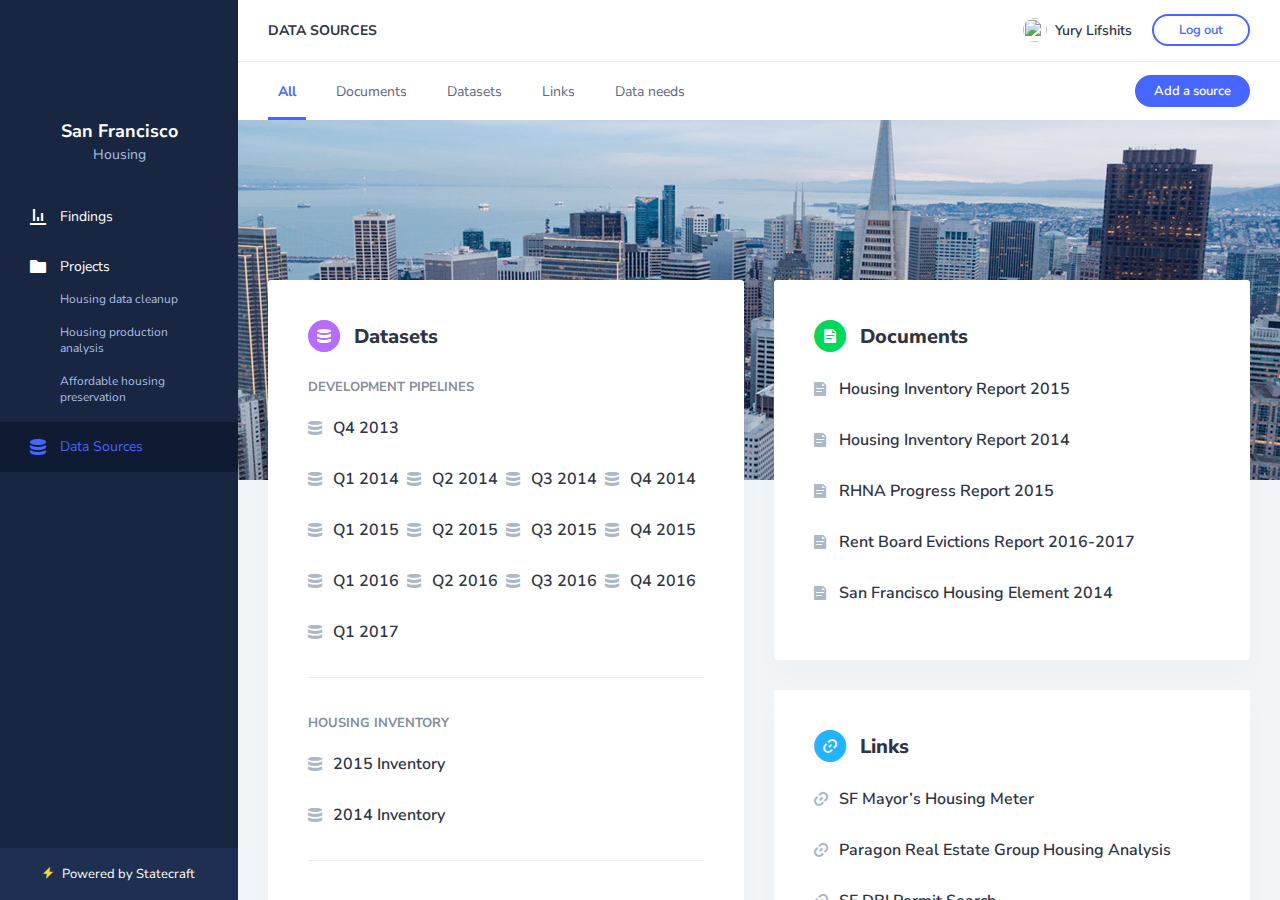
==== data-sources.html @ 274aec5b "Надо всегда открытое меню но не активное что бы это управлялось стилями типа “is-expanded”" ====
<!DOCTYPE html>
<html>
  <head>
    <meta charset="utf-8"/>
    <title>Statecraft</title>
    <meta name="viewport" content="width=device-width, initial-scale=1.0, maximum-scale=1, user-scalable=no"/>
    <meta name="format-detection" content="telephone=no"/>
    <link rel="stylesheet" type="text/css" href="css/style.css"/>
    <script type="text/javascript" src="js/jquery-1.11.1.min.js"></script>
    <script type="text/javascript" src="js/masonry.pkgd.min.js"></script>
    <script type="text/javascript" src="js/scripts.js"></script>
  </head>
  <body>
    <div class="st-page">
      <div class="st-side"><a class="st-side--toggler" href="#"><i></i></a>
        <div class="st-side--logo"><img src="http://placehold.it/128" alt=""/></div>
        <div class="st-side--title">San Francisco</div>
        <div class="st-side--text">Housing</div>
        <ul class="st-side--nav">
          <li class="st-side--item"><a class="st-side--link" href="#"><i class="icon-findings"></i>Findings</a>
            <ul class="st-side--sub">
              <li><a href="#">Charts</a></li>
              <li><a href="#">Recommendations</a></li>
            </ul>
          </li>
          <li class="st-side--item is-expanded"><a class="st-side--link" href="#"><i class="icon-projects"></i>Projects</a>
            <ul class="st-side--sub">
              <li><a href="#">Housing data cleanup</a></li>
              <li><a href="#">Housing production analysis</a></li>
              <li><a href="#">Affordable housing preservation</a></li>
            </ul>
          </li>
          <li class="is-active st-side--item"><a class="st-side--link" href="#"><i class="icon-data-sources"></i>Data Sources</a></li>
        </ul><a class="st-side--powered" href="#"><span>Powered by</span> Statecraft</a>
      </div>
      <div class="st-page--box">
        <header class="st-header without-shadow">
          <div class="st-header--title">Data sources</div>
          <div class="st-header--auth"><a class="st-btn is-sm is-outline" href="#">Log out</a></div><a class="st-header--user" href="#"><img src="http://placehold.it/48" alt=""/>Yury Lifshits</a>
        </header>
        <div class="st-navigation">
          <ul class="st-navigation--list">
            <li class="st-navigation--item is-active"><a href="#">All</a></li>
            <li class="st-navigation--item"><a href="#">Documents</a></li>
            <li class="st-navigation--item"><a href="#">Datasets</a></li>
            <li class="st-navigation--item"><a href="#">Links</a></li>
            <li class="st-navigation--item"><a href="#">Data needs</a></li>
          </ul>
          <div class="st-navigation--btn"><a class="st-btn is-sm is-block" href="#">Add a source</a></div>
        </div>
        <div class="st-page--bg" style="background-image: url(img/page--bg.jpg);"></div>
        <div class="st-page--grid">
          <div class="st-page--masonry">
            <div class="st-page--col">
              <div class="st-box in-grid">
                <div class="st-data">
                  <div class="st-data--title"><i class="icon-datasets-c"></i>Datasets</div>
                  <div class="st-data--section">
                    <div class="st-data--label">Development pipelines</div>
                    <div class="st-data--links">
                      <div class="st-data--grid"><a class="st-data--link" href="#"><i class="icon-datasets"></i>Q4 2013</a></div>
                      <div class="st-data--grid"><a class="st-data--link" href="#"><i class="icon-datasets"></i>Q1 2014</a><a class="st-data--link" href="#"><i class="icon-datasets"></i>Q2 2014</a><a class="st-data--link" href="#"><i class="icon-datasets"></i>Q3 2014</a><a class="st-data--link" href="#"><i class="icon-datasets"></i>Q4 2014</a></div>
                      <div class="st-data--grid"><a class="st-data--link" href="#"><i class="icon-datasets"></i>Q1 2015</a><a class="st-data--link" href="#"><i class="icon-datasets"></i>Q2 2015</a><a class="st-data--link" href="#"><i class="icon-datasets"></i>Q3 2015</a><a class="st-data--link" href="#"><i class="icon-datasets"></i>Q4 2015</a></div>
                      <div class="st-data--grid"><a class="st-data--link" href="#"><i class="icon-datasets"></i>Q1 2016</a><a class="st-data--link" href="#"><i class="icon-datasets"></i>Q2 2016</a><a class="st-data--link" href="#"><i class="icon-datasets"></i>Q3 2016</a><a class="st-data--link" href="#"><i class="icon-datasets"></i>Q4 2016</a></div>
                      <div class="st-data--grid"><a class="st-data--link" href="#"><i class="icon-datasets"></i>Q1 2017</a></div>
                    </div>
                  </div>
                  <div class="st-data--section">
                    <div class="st-data--label">Housing inventory</div>
                    <div class="st-data--links"><a class="st-data--link" href="#"><i class="icon-datasets"></i>2015 Inventory</a><a class="st-data--link" href="#"><i class="icon-datasets"></i>2014 Inventory</a></div>
                  </div>
                  <div class="st-data--section">
                    <div class="st-data--label">Evictions notices</div>
                    <div class="st-data--links"><a class="st-data--link" href="#"><i class="icon-datasets"></i>Evictions notices details</a></div>
                  </div>
                  <div class="st-data--section">
                    <div class="st-data--label">Building permits</div>
                    <div class="st-data--links"><a class="st-data--link" href="#"><i class="icon-documents"></i>San Francisco Bay Area Progress in Meeting 2015-2023 Regional Housing Need Allocation (RHNA)</a></div>
                  </div>
                </div>
              </div>
            </div>
            <div class="st-page--col">
              <div class="st-box in-grid">
                <div class="st-data">
                  <div class="st-data--title"><i class="icon-documents-c"></i>Documents</div>
                  <div class="st-data--links"><a class="st-data--link" href="#"><i class="icon-documents"></i>Housing Inventory Report 2015</a><a class="st-data--link" href="#"><i class="icon-documents"></i>Housing Inventory Report 2014</a><a class="st-data--link" href="#"><i class="icon-documents"></i>RHNA Progress Report 2015</a><a class="st-data--link" href="#"><i class="icon-documents"></i>Rent Board Evictions Report 2016-2017</a><a class="st-data--link" href="#"><i class="icon-documents"></i>San Francisco Housing Element 2014</a></div>
                </div>
              </div>
            </div>
            <div class="st-page--col">
              <div class="st-box in-grid">
                <div class="st-data">
                  <div class="st-data--title"><i class="icon-links-c"></i>Links</div>
                  <div class="st-data--links"><a class="st-data--link" href="#"><i class="icon-links"></i>SF Mayor’s Housing Meter</a><a class="st-data--link" href="#"><i class="icon-links"></i>Paragon Real Estate Group Housing Analysis</a><a class="st-data--link" href="#"><i class="icon-links"></i>SF DBI Permit Search</a><a class="st-data--link" href="#"><i class="icon-links"></i>SF MOHCD Affordable Housing Pipeline</a></div>
                </div>
              </div>
            </div>
            <div class="st-page--col">
              <div class="st-box in-grid">
                <div class="st-data">
                  <div class="st-data--title"><i class="icon-data-needs-c"></i>Data needs</div>
                  <div class="st-data--links"><a class="st-data--link" href="#"><i class="icon-data-needs"></i>Housing inventory dataset for 2016</a><a class="st-data--link" href="#"><i class="icon-data-needs"></i>Issued Certificates of Final Completion (CFCs)</a><a class="st-data--link" href="#"><i class="icon-data-needs"></i>Units that lose rent control status</a><a class="st-data--link" href="#"><i class="icon-data-needs"></i>Property tax data related to housing production</a></div>
                </div>
              </div>
            </div>
          </div>
        </div>
      </div>
    </div>
  </body>
</html>
---- css/style.css ----
/*
  HTML5 Reset :: reset.css
  -------------------------------------------------------------------
  Подготовлен командой LiveHTML | by LiveHTML :: http://livehtml.io
  -------------------------------------------------------------------
  Выражаем особую благодарность людям, чьи труды способствовали появлению данного ресета:
  We have learned much from/been inspired by/taken code where offered from:

  Eric Meyer          :: http://ericmeyer.com
  HTML5 Doctor        :: http://html5doctor.com
  and the HTML5 Boilerplate :: http://html5boilerplate.com

-------------------------------------------------------------------------------*/
/* Сбрасываем значения по умолчанию для элементов | Let's default this puppy out
-------------------------------------------------------------------------------*/
@import url(https://fonts.googleapis.com/css?family=Nunito+Sans:300,400,400i,600,700,800);
@import "../fonts/icomoon/style.css";
html,
body,
body div,
span,
object,
iframe,
h1,
h2,
h3,
h4,
h5,
h6,
p,
blockquote,
pre,
a,
abbr,
address,
cite,
code,
del,
dfn,
em,
img,
ins,
kbd,
q,
samp,
small,
strong,
sub,
sup,
var,
b,
i,
dl,
dt,
dd,
ol,
ul,
li,
fieldset,
form,
label,
legend,
table,
caption,
tbody,
tfoot,
thead,
tr,
th,
td,
article,
aside,
figure,
footer,
header,
hgroup,
menu,
nav,
section,
time,
mark,
audio,
video {
  margin: 0;
  padding: 0;
  border: 0;
  outline: 0;
  font-size: 100%;
  vertical-align: baseline;
  background: transparent;
}
article,
aside,
figure,
footer,
header,
hgroup,
nav,
section {
  display: block;
}
header,
section,
footer {
  clear: both;
}
/* Всегда показывать полосу прокрутки (чтобы сайт не прыгал, когда на других страницах нет данной полосы)
   force a vertical scrollbar to prevent a jumpy page */
html {
  overflow-y: scroll;
}
/* Добавляем буллеты к UL и цифры к OL, т.к. в контенте могут использоваться стандартные списки
  we can use default ULs & OLs with bullets */
ul {
  list-style: outside disc;
  margin: 15px 0 15px 30px;
}
ol {
  list-style: outside decimal;
  margin: 15px 0 15px 30px;
}
table {
  border-collapse: collapse;
  border-spacing: 0;
}
td,
td img {
  vertical-align: top;
}
/* Сбрасываем отступы у элементов форм
  Webkit browsers add a 2px margin outside the chrome of form elements */
button,
input,
select,
textarea {
  margin: 0;
  outline: none;
}
input::-moz-focus-inner,
button::-moz-focus-inner {
  padding: 0;
  border: 0;
}
input,
select {
  vertical-align: middle;
}
input[type=radio],
input[type=checkbox] {
  margin: 1px 4px 4px 0;
}
input[type=text],
input[type=password] {
  -webkit-border-radius: 0;
  border-radius: 0;
  -webkit-appearance: none;
}
textarea {
  overflow: auto;
  resize: vertical;
  -webkit-border-radius: 0;
  border-radius: 0;
  -webkit-appearance: none;
}
/* Решение проблемы с обрезанием стилизованных кнопок в IE | make buttons play nice in IE */
button,
input[type=submit] {
  width: auto;
  overflow: visible;
}
.ie7 input[type=submit],
.ie7 input[type=reset],
.ie7 input[type=button] {
  -webkit-filter: chroma(color=#000000);
  filter: chroma(color=#000000);
}
/* Курсор-указатель на кликабельных элементах | hand cursor on clickable elements */
input[type=button],
input[type=submit],
button {
  cursor: pointer;
  -webkit-border-radius: 0;
  border-radius: 0;
  -webkit-appearance: none;
}
blockquote,
q {
  quotes: none;
}
blockquote:before,
blockquote:after,
q:before,
q:after {
  content: '';
  content: none;
}
del {
  text-decoration: line-through;
}
abbr[title],
dfn[title] {
  border-bottom: 1px dotted #000;
  cursor: help;
}
small {
  font-size: 85%;
}
strong {
  font-weight: bold;
}
sub,
sup {
  font-size: 75%;
  line-height: 0;
  position: relative;
}
sup {
  top: -0.5em;
}
sub {
  bottom: -0.25em;
}
hr {
  display: block;
  height: 1px;
  border: 0;
  border-top: 1px solid #ccc;
  margin: 1em 0;
  padding: 0;
  font-size: 0;
  line-height: 0;
}
/* Стандартизируем моноширные элементы | standardize any monospaced elements */
pre,
code,
kbd,
samp {
  font-family: monospace, sans-serif;
}
pre {
  white-space: pre;
  /* CSS2 */
  white-space: pre-wrap;
  /* CSS 2.1 */
  white-space: pre-line;
  /* CSS 3 (and 2.1 as well, actually) */
  word-wrap: break-word;
  /* IE */
}
/* Устанавливаем произвольный цвет для выделения (не забываем убрать тень для текста)
  Custom text-selection colors (remove any text shadows: twitter.com/miketaylr/status/12228805301) */
/* ::-moz-selection{ background:#fcd700; color:#fff; text-shadow:none; } */
/* ::selection { background:#fcd700; color:#fff; text-shadow:none; } */
/* Устанавливаем произвольный цвет подсветки ссылок на Apple устройствах: j.mp/webkit-tap-highlight-color */
/* a:link {-webkit-tap-highlight-color:#fcd700;} */
/* Правильный ресайз картинок в IE7
  scale images in IE7 more attractively */
.ie7 img {
  -ms-interpolation-mode: bicubic;
}
/* Сброс float блоков | let's clear some floats */
.clear {
  clear: both;
  height: 0;
  font-size: 0;
  line-height: 0;
}
.center {
  text-align: center;
  margin-left: auto;
  margin-right: auto;
}
/* Coded in LiveHTML :: http://livehtml.io */
html {
  min-width: auto;
  width: auto;
  height: 100%;
}
body {
  font: normal normal 14px/20px 'Nunito Sans', arial, sans-serif;
  background: #f2f5f8;
  color: #2f3444;
  -webkit-text-size-adjust: 100%;
  -webkit-font-smoothing: antialiased;
  -moz-font-smoothing: antialiased;
  -ms-font-smoothing: antialiased;
  -o-font-smoothing: antialiased;
  -webkit-box-sizing: border-box;
  -moz-box-sizing: border-box;
  box-sizing: border-box;
  min-width: 900px;
  min-height: initial;
  position: relative;
  top: auto;
  right: auto;
  bottom: auto;
  left: auto;
}
body input,
body textarea,
body button {
  font-family: 'Nunito Sans', arial, sans-serif;
}
body *,
body *:before,
body *:after {
  -webkit-box-sizing: border-box;
  -moz-box-sizing: border-box;
  box-sizing: border-box;
}
.left {
  float: left;
}
.right {
  float: right;
}
.clearfix {
  *zoom: 1;
}
.clearfix:after {
  clear: both;
}
.clearfix:before,
.clearfix:after {
  content: " ";
  display: table;
}
.st-btn {
  text-align: center;
  text-decoration: none;
  -webkit-border-radius: 40px;
  border-radius: 40px;
  border: 2px solid #4766ff;
  background: #4766ff;
  color: #ffffff;
  padding: 8px 25px;
  -webkit-transition: 150ms all ease;
  -o-transition: 150ms all ease;
  transition: 150ms all ease;
  white-space: nowrap;
  display: inline-block;
  vertical-align: top;
  font-size: 14px;
  line-height: 20px;
  font-weight: 600;
}
.st-btn:hover {
  background: #5a76ff;
  border-color: #5a76ff;
}
.st-btn:active {
  background: #3c5cf7;
  border-color: #3c5cf7;
}
.st-btn.is-sm {
  -webkit-border-radius: 32px;
  border-radius: 32px;
  padding-top: 5px;
  padding-bottom: 5px;
  font-size: 13px;
  line-height: 18px;
  font-weight: 600;
}
.st-btn.is-lg {
  -webkit-border-radius: 50px;
  border-radius: 50px;
  padding-top: 12px;
  padding-bottom: 12px;
  font-size: 16px;
  line-height: 22px;
  font-weight: 600;
}
.st-btn.is-outline {
  background: #ffffff;
  color: #4766ff;
}
.st-btn.is-outline:hover {
  background: #4766ff;
  border-color: #4766ff;
  color: #ffffff;
}
.st-btn.is-outline:active {
  background: #3c5cf7;
  border-color: #3c5cf7;
  color: #ffffff;
}
.st-btn.is-block {
  padding-left: 0;
  padding-right: 0;
  display: block;
  width: 100%;
  height: auto;
}
.st-header {
  background: #ffffff;
  padding: 14px 30px 15px;
  -webkit-box-shadow: 0 2px 16px 0 rgba(0, 0, 0, 0.04);
  box-shadow: 0 2px 16px 0 rgba(0, 0, 0, 0.04);
  z-index: 3;
  *zoom: 1;
  position: relative;
  top: auto;
  right: auto;
  bottom: auto;
  left: auto;
}
.st-header:after {
  clear: both;
}
.st-header:before,
.st-header:after {
  content: " ";
  display: table;
}
.st-header.without-shadow {
  -webkit-box-shadow: none;
  box-shadow: none;
}
.st-header--title {
  float: left;
  text-transform: uppercase;
  padding: 2px 0 0;
  font-size: 14px;
  line-height: 30px;
  font-weight: 700;
}
.st-header--title a {
  text-decoration: none;
  font-weight: 400;
  color: #626677;
  display: inline-block;
  vertical-align: top;
}
.st-header--title a:hover {
  color: #2f3444;
}
.st-header--auth {
  float: right;
}
.st-header--user {
  float: right;
  color: #2f3444;
  text-decoration: none;
  margin: 5px 20px 0 0;
  font-size: 14px;
  line-height: 24px;
  font-weight: 600;
  display: block;
}
.st-header--user:hover {
  color: #4766ff;
}
.st-header--user img {
  overflow: hidden;
  -webkit-border-radius: 24px;
  border-radius: 24px;
  margin: -1px 8px 0 0;
  display: inline-block;
  vertical-align: top;
  width: 24px;
  height: 24px;
}
.st-navigation {
  background: #ffffff;
  padding: 0 30px;
  -webkit-box-shadow: 0 2px 16px 0 rgba(0, 0, 0, 0.04);
  box-shadow: 0 2px 16px 0 rgba(0, 0, 0, 0.04);
  z-index: 2;
  border-top: 1px solid #e8ecf1;
  *zoom: 1;
  position: relative;
  top: auto;
  right: auto;
  bottom: auto;
  left: auto;
}
.st-navigation:after {
  clear: both;
}
.st-navigation:before,
.st-navigation:after {
  content: " ";
  display: table;
}
.st-navigation--list {
  float: left;
  list-style: none;
  margin: 0;
  padding: 0;
  *zoom: 1;
  display: block;
}
.st-navigation--list:after {
  clear: both;
}
.st-navigation--list:before,
.st-navigation--list:after {
  content: " ";
  display: table;
}
.st-navigation--item {
  float: left;
  margin: 0 20px 0 0;
}
.st-navigation--item:last-child {
  margin: 0;
}
.st-navigation--item a {
  padding: 20px 10px 15px;
  text-decoration: none;
  color: #626677;
  border-bottom: 3px solid transparent;
  display: block;
  font-size: 14px;
  line-height: 20px;
}
.st-navigation--item a:hover {
  color: #4766ff;
}
.st-navigation--item.is-active a {
  color: #4766ff;
  border-color: #4766ff;
  font-weight: 700;
}
.st-navigation--btn {
  float: right;
  margin: 13px 0;
  width: 115px;
  height: auto;
}
.st-page {
  padding: 0 0 0 238px;
  min-width: auto;
  min-height: 100vh;
}
@media (max-width: 1239px) {
  .st-page {
    padding: 0;
    overflow: hidden;
  }
}
.st-page--box {
  z-index: 1;
  padding: 0 0 54px;
  -webkit-transition: 150ms all ease;
  -o-transition: 150ms all ease;
  transition: 150ms all ease;
  position: relative;
  top: auto;
  right: auto;
  bottom: auto;
  left: auto;
}
@media (max-width: 1239px) {
  .st-page--box {
    margin: 0 0 0 auto;
    width: -webkit-calc(100% - 86px);
    width: calc(100% - 86px);
    height: auto;
  }
  .st-page--box.is-shown {
    -webkit-transform: translate(152px, 0px);
    -moz-transform: translate(152px, 0px);
    -ms-transform: translate(152px, 0px);
    -o-transform: translate(152px, 0px);
    transform: translate(152px, 0px);
  }
}
.st-page--bg {
  background: center center no-repeat;
  -webkit-background-size: cover;
  background-size: cover;
  margin: 0 0 -200px;
  z-index: 1;
  width: auto;
  height: 360px;
  position: relative;
  top: auto;
  right: auto;
  bottom: auto;
  left: auto;
}
.st-page--bg:before {
  content: "";
  background: rgba(0, 17, 88, 0.1);
  display: block;
  position: absolute;
  top: 0;
  right: 0;
  bottom: 0;
  left: 0;
}
.st-page--wrap {
  margin: 0 auto;
  z-index: 2;
  max-width: 945px;
  max-height: initial;
  position: relative;
  top: auto;
  right: auto;
  bottom: auto;
  left: auto;
}
@media (max-width: 1239px) {
  .st-page--wrap {
    max-width: initial;
    max-height: initial;
  }
}
.st-page--grid {
  margin: 0 auto;
  z-index: 2;
  padding: 0 15px;
  max-width: 1200px;
  max-height: initial;
  position: relative;
  top: auto;
  right: auto;
  bottom: auto;
  left: auto;
}
@media (max-width: 1239px) {
  .st-page--grid {
    max-width: initial;
    max-height: initial;
  }
}
.st-page--col {
  padding: 0 15px;
  width: 50%;
  height: auto;
}
@media (max-width: 1239px) {
  .st-page--col {
    padding: 0 10px;
  }
}
.st-page--nav {
  padding: 40px 0 0;
  text-align: center;
  z-index: 2;
  font-size: 0;
  line-height: 0;
  position: relative;
  top: auto;
  right: auto;
  bottom: auto;
  left: auto;
}
.st-page--nav-i {
  margin: 0 15px;
  background: #ffffff;
  -webkit-border-radius: 40px;
  border-radius: 40px;
  padding: 10px;
  text-decoration: none;
  color: #2f3444;
  -webkit-box-shadow: 0 4px 12px 0 rgba(0, 0, 0, 0.06);
  box-shadow: 0 4px 12px 0 rgba(0, 0, 0, 0.06);
  -webkit-transition: 150ms all ease;
  -o-transition: 150ms all ease;
  transition: 150ms all ease;
  display: inline-block;
  vertical-align: top;
  font-size: 14px;
  line-height: 20px;
  font-weight: 700;
  width: 180px;
  height: auto;
}
.st-page--nav-i:hover {
  -webkit-box-shadow: 0 10px 30px 0 rgba(0, 0, 0, 0.06);
  box-shadow: 0 10px 30px 0 rgba(0, 0, 0, 0.06);
}
.st-page--nav-i span {
  display: inline-block;
  vertical-align: top;
}
.st-page--nav-i i {
  display: inline-block;
  vertical-align: top;
  font-size: 10px;
  line-height: 20px;
}
.st-page--nav-i i:first-child {
  margin: 0 10px 0 0;
}
.st-page--nav-i i:last-child {
  margin: 0 0 0 10px;
}
.st-page--title {
  margin: -6px 0 27px;
  font-size: 48px;
  line-height: 48px;
  font-weight: 800;
  position: relative;
  top: auto;
  right: auto;
  bottom: auto;
  left: auto;
}
.st-page--title-b {
  margin: 2px 0 0 20px;
}
.st-page--title-w {
  display: -webkit-box;
  display: -webkit-flex;
  display: -ms-flexbox;
  display: flex;
}
.st-page--title-w .st-page--title {
  -webkit-box-flex: 1;
  -webkit-flex-grow: 1;
  -ms-flex-positive: 1;
  flex-grow: 1;
}
.st-page--intro {
  color: #626677;
  font-size: 16px;
  line-height: 24px;
}
.st-page--intro p {
  margin: 0 0 24px;
}
.st-page--intro p:last-child {
  margin: 0;
}
.st-page--intro a {
  text-decoration: none;
  color: #4766ff;
}
.st-page--intro a:hover {
  opacity: 0.7;
}
.st-page--tools {
  margin: 24px 0 -61px;
  display: -webkit-box;
  display: -webkit-flex;
  display: -ms-flexbox;
  display: flex;
}
@media (max-width: 1239px) {
  .st-page--tools {
    margin-bottom: -41px;
  }
}
.st-page--authors {
  -webkit-box-flex: 1;
  -webkit-flex-grow: 1;
  -ms-flex-positive: 1;
  flex-grow: 1;
  font-size: 0;
  line-height: 0;
}
.st-page--author {
  margin: 0 31px 10px 0;
  color: #2f3444;
  text-decoration: none;
  font-size: 14px;
  line-height: 24px;
  font-weight: 600;
  display: inline-block;
  vertical-align: top;
  position: relative;
  top: auto;
  right: auto;
  bottom: auto;
  left: auto;
}
.st-page--author:last-child {
  margin: 0;
}
.st-page--author:hover {
  color: #4766ff;
}
.st-page--author img {
  overflow: hidden;
  -webkit-border-radius: 24px;
  border-radius: 24px;
  margin: -1px 8px 0 0;
  display: inline-block;
  vertical-align: top;
  width: 24px;
  height: 24px;
}
.st-page--contacts {
  font-size: 0;
  line-height: 0;
}
.st-page--contact {
  margin: 0 0 0 32px;
  color: #2f3444;
  text-decoration: none;
  font-size: 14px;
  line-height: 24px;
  font-weight: 600;
  display: inline-block;
  vertical-align: top;
  position: relative;
  top: auto;
  right: auto;
  bottom: auto;
  left: auto;
}
.st-page--contact:hover {
  color: #4766ff;
}
.st-page--contact i {
  margin: 1px 10px -1px 0;
  color: #a5b0be;
  display: inline-block;
  vertical-align: top;
  font-size: 11px;
  line-height: 24px;
}
.st-page--tabs {
  margin: -21px 0 54px;
  text-align: center;
  font-size: 0;
  line-height: 0;
}
@media (max-width: 1239px) {
  .st-page--tabs {
    margin: -1px 0 44px;
  }
}
.st-page--tab {
  text-decoration: none;
  text-align: center;
  color: #4766ff;
  border: 2px solid #4766ff;
  padding: 12px 0;
  margin: 0 -2px 0 0;
  -webkit-transition: 150ms all ease;
  -o-transition: 150ms all ease;
  transition: 150ms all ease;
  display: inline-block;
  vertical-align: top;
  width: 176px;
  height: auto;
  font-size: 16px;
  line-height: 22px;
  font-weight: 600;
}
.st-page--tab:hover {
  background: rgba(71, 102, 255, 0.1);
}
.st-page--tab:active {
  background: rgba(71, 102, 255, 0.2);
}
.st-page--tab.is-active {
  background: #4766ff;
  color: #ffffff;
  cursor: default;
}
.st-page--tab:first-child {
  -webkit-border-radius: 50px 0 0 50px;
  border-radius: 50px 0 0 50px;
}
.st-page--tab:last-child {
  -webkit-border-radius: 0 50px 50px 0;
  border-radius: 0 50px 50px 0;
  margin: 0;
}
.st-page--text {
  margin: 0 0 -27px;
}
@media (max-width: 1239px) {
  .st-page--text {
    margin: 0 0 -7px;
  }
}
.st-page--text.is-project {
  margin: -26px 0 -7px;
}
@media (max-width: 1239px) {
  .st-page--text.is-project {
    margin: -6px 0 0;
  }
}
.st-page--text.is-charts {
  margin: -1px 0 -47px;
}
@media (max-width: 1239px) {
  .st-page--text.is-charts {
    margin: 0 0 -27px;
  }
}
.st-page--text h1 {
  margin: 47px 0 16px;
  font-size: 26px;
  line-height: 32px;
  font-weight: 800;
}
.st-page--text h2 {
  margin: 47px 0 16px;
  font-size: 20px;
  line-height: 28px;
  font-weight: 800;
}
.st-page--text h3 {
  margin: 47px 0 16px;
  font-size: 18px;
  line-height: 26px;
  font-weight: 800;
}
.st-page--text p {
  margin: 0 0 24px;
  font-size: 16px;
  line-height: 24px;
  font-weight: 600;
}
.st-page--text ul {
  list-style: none;
  margin: 0 0 24px;
  padding: 0;
  font-size: 16px;
  line-height: 24px;
  font-weight: 600;
}
.st-page--text ul li {
  padding: 0 0 0 28px;
  margin: 0 0 16px;
  display: block;
  position: relative;
  top: auto;
  right: auto;
  bottom: auto;
  left: auto;
}
.st-page--text ul li:last-child {
  margin: 0;
}
.st-page--text ul li:before {
  content: "";
  background: #4766ff;
  -webkit-border-radius: 8px;
  border-radius: 8px;
  display: block;
  position: absolute;
  top: 8px;
  right: auto;
  bottom: auto;
  left: 1px;
  width: 8px;
  height: 8px;
}
.st-page--text ol {
  list-style: none;
  margin: 0 0 24px;
  padding: 2px 0 0;
  counter-reset: section;
  font-size: 16px;
  line-height: 24px;
  font-weight: 600;
}
.st-page--text ol li {
  padding: 0 0 0 35px;
  margin: 0 0 17px;
  counter-increment: section;
  display: block;
  position: relative;
  top: auto;
  right: auto;
  bottom: auto;
  left: auto;
}
.st-page--text ol li:last-child {
  margin: 0;
}
.st-page--text ol li:before {
  content: counter(section);
  border: 1px solid #abb1b8;
  text-align: center;
  -webkit-border-radius: 20px;
  border-radius: 20px;
  font-size: 12px;
  line-height: 18px;
  font-weight: 700;
  display: block;
  position: absolute;
  top: 1px;
  right: auto;
  bottom: auto;
  left: 0;
  width: 20px;
  height: 20px;
}
.st-page--text a {
  text-decoration: none;
  color: #4766ff;
}
.st-page--text a:hover {
  opacity: 0.7;
}
.st-page--text strong {
  font-weight: 800;
}
.st-page--text em {
  background: #d3daff;
  font: inherit;
}
.st-page--text img[align="left"] {
  margin: 6px 40px 24px 0;
}
.st-page--text img[align="right"] {
  margin: 6px 0 24px 40px;
}
.st-page--text > *:first-child {
  margin-top: 0;
}
.st-page--text > *:last-child {
  margin-bottom: 0;
}
.st-page--fields {
  margin: -32px 0 -54px;
}
@media (max-width: 1239px) {
  .st-page--fields {
    margin: -12px 0 -34px;
  }
}
.st-page--field {
  padding: 0 0 0 82px;
  margin: 0 0 13px;
  font-size: 13px;
  line-height: 22px;
  font-weight: 600;
  position: relative;
  top: auto;
  right: auto;
  bottom: auto;
  left: auto;
}
.st-page--field:last-child {
  margin: 0;
}
.st-page--field-l {
  padding: 0 20px 0 0;
  color: #838d9b;
  width: 82px;
  height: auto;
  position: absolute;
  top: 0;
  right: auto;
  bottom: auto;
  left: 0;
}
.st-page--field-r {
  -webkit-box-flex: 1;
  -webkit-flex-grow: 1;
  -ms-flex-positive: 1;
  flex-grow: 1;
}
.st-link-icon {
  text-decoration: none;
  margin: 0 35px 7px 0;
  color: #4766ff;
  white-space: nowrap;
  display: inline-block;
  vertical-align: top;
  font-size: 13px;
  line-height: 22px;
  font-weight: 600;
}
.st-link-icon:hover {
  color: rgba(71, 102, 255, 0.7);
}
.st-link-icon i {
  margin: 0 9px 0 0;
  display: inline-block;
  vertical-align: top;
}
.st-link-icon i.icon-github {
  margin: -1px 9px 0 0;
  color: #0c0f1f;
  font-size: 16px;
  line-height: 22px;
}
.st-link-icon i.icon-csv {
  margin: 0 9px 0 2px;
  color: #13b758;
  font-size: 16px;
  line-height: 22px;
}
.st-link-icon--w {
  margin: 0 -35px -7px 0;
  font-size: 0;
  line-height: 0;
}
.st-box {
  background: #ffffff;
  -webkit-border-radius: 3px;
  border-radius: 3px;
  -webkit-box-shadow: 0 15px 30px 0 rgba(0, 0, 0, 0.02);
  box-shadow: 0 15px 30px 0 rgba(0, 0, 0, 0.02);
}
@media (max-width: 1239px) {
  .st-box {
    -webkit-border-radius: 0;
    border-radius: 0;
  }
}
.st-box.in-grid {
  margin: 0 0 30px;
  -webkit-border-radius: 3px;
  border-radius: 3px;
}
@media (max-width: 1239px) {
  .st-box.in-grid {
    margin: 0 0 20px;
  }
}
.st-box--section {
  padding: 60px 80px 80px;
  border-bottom: 1px solid #eaedf0;
}
@media (max-width: 1239px) {
  .st-box--section {
    padding: 40px 40px 60px;
  }
}
.st-box--section:last-child {
  border: none;
}
.st-subscribe {
  margin: -2px 0 -20px;
}
@media (max-width: 1239px) {
  .st-subscribe {
    margin: 18px 0 0;
  }
}
.st-subscribe--title {
  text-align: center;
  margin: 0 0 9px;
  font-size: 30px;
  line-height: 30px;
  font-weight: 400;
}
.st-subscribe--text {
  text-align: center;
  color: #626677;
  margin: 0 0 33px;
  font-size: 16px;
  line-height: 24px;
}
.st-subscribe--form {
  padding: 0 164px 0 0;
  margin: 0 auto;
  position: relative;
  top: auto;
  right: auto;
  bottom: auto;
  left: auto;
  width: 665px;
  height: auto;
}
.st-subscribe--submit {
  position: absolute;
  top: 0;
  right: 0;
  bottom: auto;
  left: auto;
  width: 144px;
  height: auto;
}
.st-input {
  border: none;
  border-top: 1px solid transparent;
  border-bottom: 1px solid #cfd6dc;
  color: #2f3444;
  padding: 7px 0;
  display: block;
  width: 100%;
  height: 50px;
  font-size: 24px;
  line-height: 34px;
  font-weight: 300;
}
.st-chart {
  padding: 8px 0 25px;
}
.st-chart img {
  display: block;
  width: 100%;
  height: auto;
}
.st-status {
  margin: -10px 0 -7px;
}
@media (max-width: 1239px) {
  .st-status {
    margin: 10px 0 -10px;
  }
}
.st-status--icon {
  margin: 0 0 22px;
  width: auto;
  height: 92px;
}
.st-status--title {
  text-align: center;
  margin: 0 0 9px;
  font-size: 20px;
  line-height: 28px;
  font-weight: 800;
}
.st-status--text {
  color: #626677;
  text-align: center;
  font-size: 16px;
  line-height: 24px;
}
.st-status--btn {
  text-align: center;
  padding: 13px 0 0;
}
.st-status.is-empty .st-status--icon {
  background: url(../img/status--empty@1x.png) center center no-repeat;
  -webkit-background-size: auto 100%;
  background-size: auto 100%;
  background-image: -webkit-image-set(url(../img/status--empty@1x.png) 1x, url(../img/status--empty@2x.png) 2x);
  background-image: image-set(url(../img/status--empty@1x.png) 1x, url(../img/status--empty@2x.png) 2x);
}
.st-status.is-private .st-status--icon {
  margin: 0 0 24px;
  background: url(../img/status--private@1x.png) center center no-repeat;
  -webkit-background-size: auto 100%;
  background-size: auto 100%;
  background-image: -webkit-image-set(url(../img/status--private@1x.png) 1x, url(../img/status--private@2x.png) 2x);
  background-image: image-set(url(../img/status--private@1x.png) 1x, url(../img/status--private@2x.png) 2x);
}
.st-data {
  padding: 40px;
}
@media (max-width: 1239px) {
  .st-data {
    padding: 30px;
  }
}
.st-data--title {
  padding: 0 0 0 46px;
  margin: 0 0 23px;
  position: relative;
  top: auto;
  right: auto;
  bottom: auto;
  left: auto;
  font-size: 20px;
  line-height: 34px;
  font-weight: 800;
}
.st-data--title i {
  display: block;
  position: absolute;
  top: 0;
  right: auto;
  bottom: auto;
  left: 0;
  font-size: 32px;
  line-height: 32px;
}
.st-data--title i.icon-datasets-c {
  color: #b56cff;
}
.st-data--title i.icon-documents-c {
  color: #00d75b;
}
.st-data--title i.icon-links-c {
  color: #23b4ff;
}
.st-data--title i.icon-data-needs-c {
  color: #ffb422;
}
.st-data--section {
  padding: 0 0 18px;
  margin: 0 0 35px;
  border-bottom: 1px solid #e8ecf1;
}
.st-data--section:last-child {
  padding: 0;
  margin: 0;
  border: none;
}
.st-data--label {
  text-transform: uppercase;
  color: #838d9b;
  margin: 0 0 19px;
  font-size: 13px;
  line-height: 20px;
  font-weight: 700;
}
.st-data--links {
  margin: 0 0 -12px;
}
.st-data--grid {
  font-size: 0;
  line-height: 0;
}
.st-data--link {
  padding: 0 0 0 25px;
  text-decoration: none;
  color: #2f3444;
  margin: 0 0 27px;
  display: block;
  position: relative;
  top: auto;
  right: auto;
  bottom: auto;
  left: auto;
  font-size: 16px;
  line-height: 24px;
  font-weight: 600;
}
.st-data--link:hover {
  color: #4766ff;
}
.st-data--link i {
  color: #acb7c7;
  display: block;
  position: absolute;
  top: 0;
  right: auto;
  bottom: auto;
  left: 0;
  font-size: 14px;
  line-height: 24px;
}
.st-data--grid .st-data--link {
  margin-right: 7px;
  display: inline-block;
  vertical-align: top;
  width: -webkit-calc(25% - 7px);
  width: calc(25% - 7px);
  height: auto;
}
@media (max-width: 1239px) {
  .st-data--grid .st-data--link {
    width: -webkit-calc(50% - 7px);
    width: calc(50% - 7px);
    height: auto;
  }
}
.st-side {
  background: #182642;
  color: #ffffff;
  padding: 40px 0 0;
  overflow: hidden;
  z-index: 2;
  position: fixed;
  top: 0;
  right: auto;
  bottom: 0;
  left: 0;
  width: 238px;
  height: auto;
}
.st-side--toggler {
  color: #ffffff;
  text-decoration: none;
  display: none;
  position: relative;
  top: auto;
  right: auto;
  bottom: auto;
  left: auto;
  width: auto;
  height: 62px;
}
.st-side--toggler i,
.st-side--toggler:before,
.st-side--toggler:after {
  background: #ffffff;
  margin: -1px 0 0 -8px;
  width: 16px;
  height: 2px;
  display: block;
  position: absolute;
  top: 50%;
  right: auto;
  bottom: auto;
  left: 50%;
}
.st-side--toggler:before,
.st-side--toggler:after {
  content: "";
}
.st-side--toggler:before {
  margin-top: -7px;
}
.st-side--toggler:after {
  margin-top: 5px;
}
.st-side--toggler.is-active {
  width: auto;
  height: 64px;
}
.st-side--toggler.is-active i,
.st-side--toggler.is-active:after {
  display: none;
}
.st-side--toggler.is-active:before {
  text-align: center;
  background: none;
  margin: 0;
  width: auto;
  height: auto;
  content: '\e905';
  font-family: 'icomoon' !important;
  speak: none;
  font-style: normal;
  font-weight: normal;
  font-variant: normal;
  text-transform: none;
  line-height: 1;
  -webkit-font-smoothing: antialiased;
  -moz-osx-font-smoothing: grayscale;
  font-size: 14px;
  line-height: 14px;
  position: absolute;
  top: 25px;
  right: 0;
  bottom: auto;
  left: 0;
}
.st-side--logo {
  overflow: hidden;
  -webkit-border-radius: 64px;
  border-radius: 64px;
  margin: 0 auto 16px;
  width: 64px;
  height: 64px;
}
.st-side--logo img {
  display: block;
  width: 100%;
  height: auto;
}
.st-side--title {
  text-align: center;
  margin: 0 0 3px;
  font-size: 18px;
  line-height: 22px;
  font-weight: 700;
}
.st-side--text {
  text-align: center;
  color: #abbee5;
  margin: 0 0 27px;
  font-size: 14px;
  line-height: 20px;
}
.st-side--nav {
  list-style: none;
  margin: 0;
  padding: 0;
  display: block;
}
.st-side--item {
  display: block;
}
.st-side--link {
  padding: 15px 30px 15px 60px;
  text-decoration: none;
  color: #ffffff;
  z-index: 1;
  white-space: nowrap;
  display: block;
  font-size: 14px;
  line-height: 20px;
  position: relative;
  top: auto;
  right: auto;
  bottom: auto;
  left: auto;
  width: auto;
  height: 50px;
}
.st-side--link:hover {
  background: rgba(255, 255, 255, 0.05);
}
.st-side--link i {
  display: block;
  position: absolute;
  top: 15px;
  right: auto;
  bottom: auto;
  left: 30px;
  font-size: 16px;
  line-height: 20px;
}
.st-side--link i.icon-projects {
  font-size: 13px;
  line-height: 20px;
}
.st-side--sub {
  list-style: none;
  margin: -1px 0 0;
  padding: 0 0 17px;
  z-index: 2;
  display: none;
  width: 238px;
  height: auto;
  position: relative;
  top: auto;
  right: auto;
  bottom: auto;
  left: auto;
}
.st-side--sub li {
  margin: 0 0 17px;
  display: block;
}
.st-side--sub li:last-child {
  margin: 0;
}
.st-side--sub a {
  text-decoration: none;
  color: #abbee5;
  padding: 0 30px 0 60px;
  display: block;
  font-size: 12px;
  line-height: 16px;
}
.st-side--sub a:hover {
  color: #ffffff;
}
.st-side--sub li.is-active a {
  color: #ffffff;
}
.st-side--item.is-active {
  background: #0f1b33;
}
.st-side--item.is-active .st-side--sub {
  display: block;
}
.st-side--item.is-active .st-side--link {
  background: none;
  color: #4766ff;
}
.st-side--item.is-expanded .st-side--sub {
  display: block;
}
.st-side--powered {
  text-align: center;
  text-decoration: none;
  color: #ffffff;
  padding: 15px 0 16px;
  background: #1e2f51;
  -webkit-transition: 150ms all ease;
  -o-transition: 150ms all ease;
  transition: 150ms all ease;
  white-space: nowrap;
  position: absolute;
  top: auto;
  right: 0;
  bottom: 0;
  left: 0;
  display: block;
  font-size: 13px;
  line-height: 20px;
}
.st-side--powered:hover {
  background: #29395a;
}
.st-side--powered:before {
  margin: 0 9px 0 0;
  color: #ffd235;
  content: '\e902';
  font-family: 'icomoon' !important;
  speak: none;
  font-style: normal;
  font-weight: normal;
  font-variant: normal;
  text-transform: none;
  line-height: 1;
  -webkit-font-smoothing: antialiased;
  -moz-osx-font-smoothing: grayscale;
  font-size: 12px;
  line-height: 20px;
}
@media (max-width: 1239px) {
  .st-side {
    -webkit-transition: 150ms all ease;
    -o-transition: 150ms all ease;
    transition: 150ms all ease;
    padding: 0;
    width: 86px;
    height: auto;
  }
  .st-side--toggler {
    display: block;
  }
  .st-side * {
    -webkit-transition: none!important;
    -o-transition: none!important;
    transition: none!important;
  }
  .st-side:not(.is-shown) .st-side--logo {
    margin-bottom: 23px;
    width: 48px;
    height: 48px;
  }
  .st-side:not(.is-shown) .st-side--title,
  .st-side:not(.is-shown) .st-side--text {
    display: none;
  }
  .st-side:not(.is-shown) .st-side--link {
    font-size: 0;
    line-height: 0;
  }
  .st-side:not(.is-shown) .st-side--link i {
    text-align: center;
    left: 0;
    width: 86px;
    height: auto;
  }
  .st-side:not(.is-shown) .st-side--sub {
    display: none !important;
  }
  .st-side:not(.is-shown) .st-side--powered {
    padding: 36px 0 14px;
  }
  .st-side:not(.is-shown) .st-side--powered:before {
    text-align: center;
    margin: 0;
    display: block;
    position: absolute;
    top: 16px;
    right: 0;
    bottom: auto;
    left: 0;
  }
  .st-side:not(.is-shown) .st-side--powered span {
    display: none;
  }
  .st-side.is-shown {
    width: 238px;
    height: auto;
  }
}
.visible-md,
.visible-lg {
  display: none;
}
@media (max-width: 1239px) {
  .visible-md {
    display: block;
  }
  .hidden-md {
    display: none !important;
  }
}
@media (min-width: 1240px) {
  .visible-lg {
    display: block;
  }
  .hidden-lg {
    display: none !important;
  }
}
html,
body {
  overflow: hidden;
}
.st-page--box {
  overflow: auto;
  height: 100vh;
}
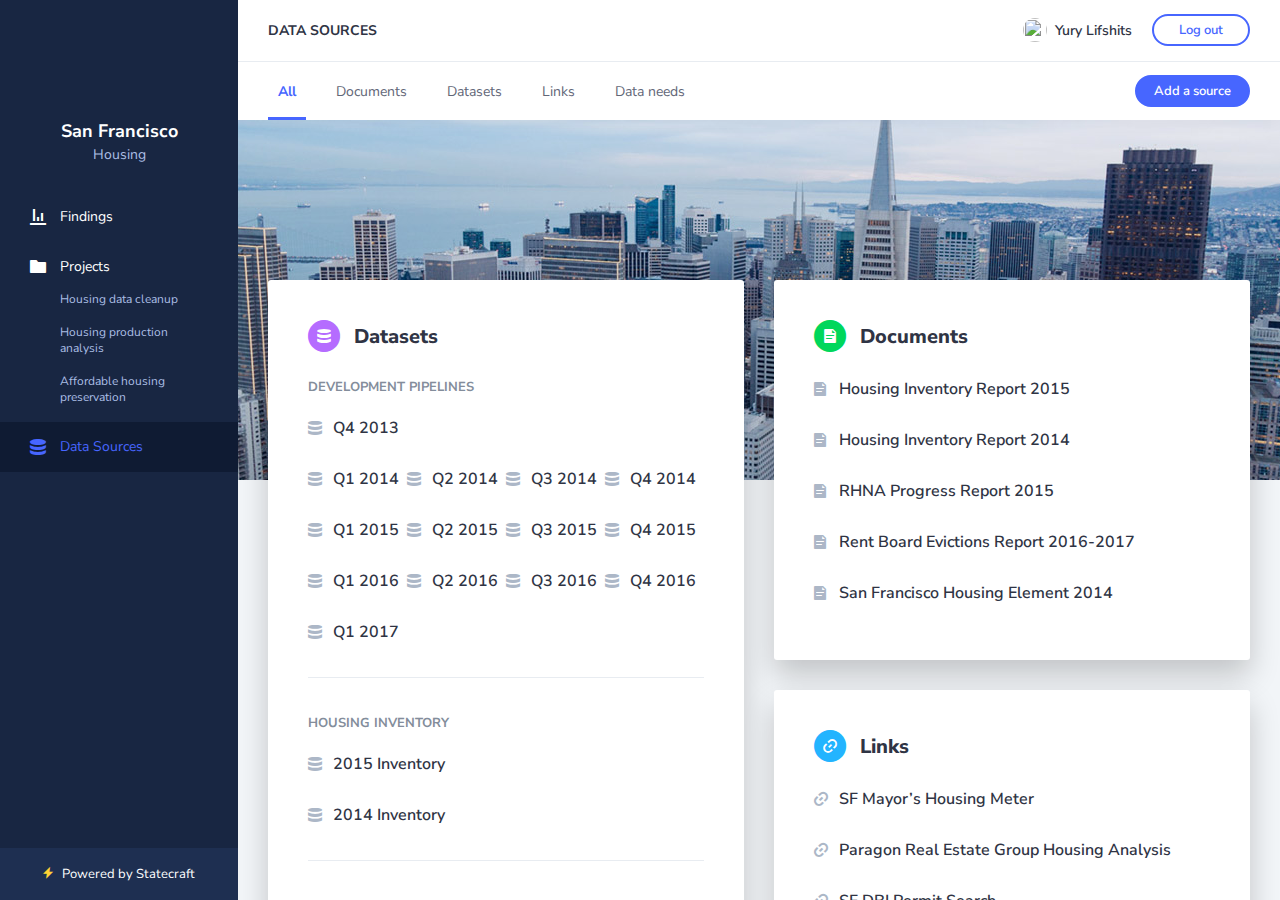
==== commit 099d2df0: "Правки" ====
--- a/data-sources.html
+++ b/data-sources.html
@@ -12,8 +12,7 @@
   </head>
   <body>
     <div class="st-page">
-      <div class="st-side"><a class="st-side--toggler" href="#"><i></i></a>
-        <div class="st-side--logo"><img src="http://placehold.it/128" alt=""/></div>
+      <div class="st-side"><a class="st-side--toggler" href="#"><i></i></a><a class="st-side--logo" href="#"><img src="http://placehold.it/128" alt=""/></a>
         <div class="st-side--title">San Francisco</div>
         <div class="st-side--text">Housing</div>
         <ul class="st-side--nav">
@@ -36,7 +35,8 @@
       <div class="st-page--box">
         <header class="st-header without-shadow">
           <div class="st-header--title">Data sources</div>
-          <div class="st-header--auth"><a class="st-btn is-sm is-outline" href="#">Log out</a></div><a class="st-header--user" href="#"><img src="http://placehold.it/48" alt=""/>Yury Lifshits</a>
+          <div class="st-header--auth"><a class="st-btn is-sm is-outline" href="#">Log out</a></div>
+          <div class="st-header--user"><img src="http://placehold.it/48" alt=""/>Yury Lifshits</div>
         </header>
         <div class="st-navigation">
           <ul class="st-navigation--list">
--- a/css/style.css
+++ b/css/style.css
@@ -439,16 +439,10 @@
 }
 .st-header--user {
   float: right;
-  color: #2f3444;
-  text-decoration: none;
   margin: 5px 20px 0 0;
   font-size: 14px;
   line-height: 24px;
   font-weight: 600;
-  display: block;
-}
-.st-header--user:hover {
-  color: #4766ff;
 }
 .st-header--user img {
   overflow: hidden;
@@ -1012,14 +1006,6 @@
 .st-page--text > *:last-child {
   margin-bottom: 0;
 }
-.st-page--fields {
-  margin: -32px 0 -54px;
-}
-@media (max-width: 1239px) {
-  .st-page--fields {
-    margin: -12px 0 -34px;
-  }
-}
 .st-page--field {
   padding: 0 0 0 82px;
   margin: 0 0 13px;
@@ -1092,8 +1078,8 @@
   background: #ffffff;
   -webkit-border-radius: 3px;
   border-radius: 3px;
-  -webkit-box-shadow: 0 15px 30px 0 rgba(0, 0, 0, 0.02);
-  box-shadow: 0 15px 30px 0 rgba(0, 0, 0, 0.02);
+  -webkit-box-shadow: 0 15px 30px 0 rgba(0, 0, 0, 0.2);
+  box-shadow: 0 15px 30px 0 rgba(0, 0, 0, 0.2);
 }
 @media (max-width: 1239px) {
   .st-box {
@@ -1122,6 +1108,14 @@
 }
 .st-box--section:last-child {
   border: none;
+}
+.st-box--section.is-fields {
+  padding: 28px 80px 26px;
+}
+@media (max-width: 1239px) {
+  .st-box--section.is-fields {
+    padding: 28px 40px 26px;
+  }
 }
 .st-subscribe {
   margin: -2px 0 -20px;
@@ -1429,8 +1423,15 @@
   -webkit-border-radius: 64px;
   border-radius: 64px;
   margin: 0 auto 16px;
+  -webkit-transition: 200ms all ease;
+  -o-transition: 200ms all ease;
+  transition: 200ms all ease;
+  display: block;
   width: 64px;
   height: 64px;
+}
+.st-side--logo:hover {
+  opacity: 0.7;
 }
 .st-side--logo img {
   display: block;
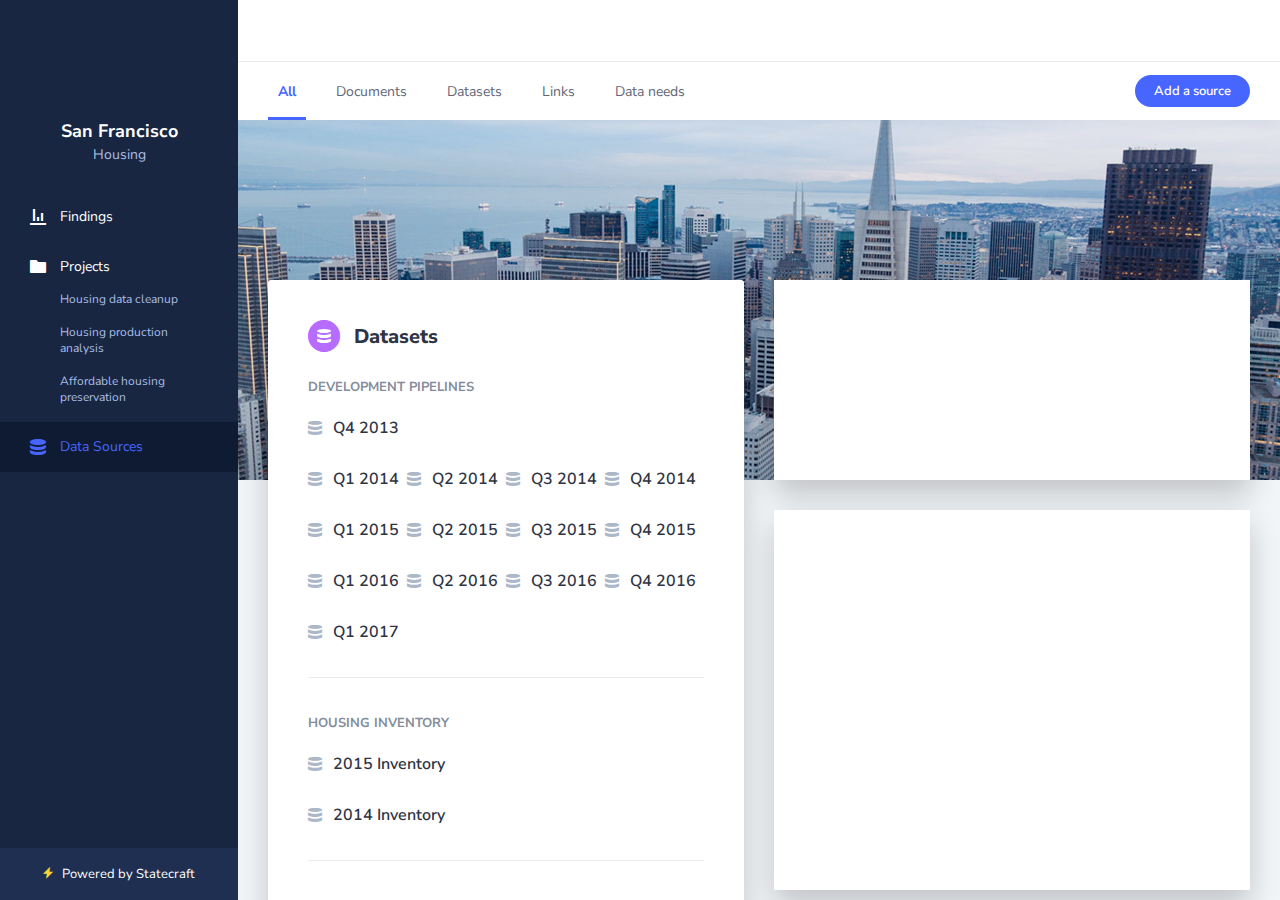
==== commit f8db9d33: "Loader" ====
--- a/data-sources.html
+++ b/data-sources.html
@@ -3,7 +3,7 @@
   <head>
     <meta charset="utf-8"/>
     <title>Statecraft</title>
-    <meta name="viewport" content="width=device-width, initial-scale=1.0, maximum-scale=1, user-scalable=no"/>
+    <meta name="viewport" content="width=900"/>
     <meta name="format-detection" content="telephone=no"/>
     <link rel="stylesheet" type="text/css" href="css/style.css"/>
     <script type="text/javascript" src="js/jquery-1.11.1.min.js"></script>
@@ -37,6 +37,11 @@
           <div class="st-header--title">Data sources</div>
           <div class="st-header--auth"><a class="st-btn is-sm is-outline" href="#">Log out</a></div>
           <div class="st-header--user"><img src="http://placehold.it/48" alt=""/>Yury Lifshits</div>
+          <div class="st-loader">
+            <svg class="st-loader--svg" viewBox="25 25 50 50">
+              <circle class="st-loader--circle" cx="50" cy="50" r="20" fill="none" stroke-width="2" stroke-miterlimit="10"></circle>
+            </svg>
+          </div>
         </header>
         <div class="st-navigation">
           <ul class="st-navigation--list">
@@ -81,6 +86,28 @@
               </div>
             </div>
             <div class="st-page--col">
+              <div class="st-box in-grid is-loading">
+                <div class="st-loader">
+                  <svg class="st-loader--svg" viewBox="25 25 50 50">
+                    <circle class="st-loader--circle" cx="50" cy="50" r="20" fill="none" stroke-width="2" stroke-miterlimit="10"></circle>
+                  </svg>
+                </div>
+              </div>
+            </div>
+            <div class="st-page--col">
+              <div class="st-box in-grid is-loading">
+                <div class="st-data">
+                  <div class="st-data--title"><i class="icon-documents-c"></i>Documents</div>
+                  <div class="st-data--links"><a class="st-data--link" href="#"><i class="icon-documents"></i>Housing Inventory Report 2015</a><a class="st-data--link" href="#"><i class="icon-documents"></i>Housing Inventory Report 2014</a><a class="st-data--link" href="#"><i class="icon-documents"></i>RHNA Progress Report 2015</a><a class="st-data--link" href="#"><i class="icon-documents"></i>Rent Board Evictions Report 2016-2017</a><a class="st-data--link" href="#"><i class="icon-documents"></i>San Francisco Housing Element 2014</a></div>
+                </div>
+                <div class="st-loader">
+                  <svg class="st-loader--svg" viewBox="25 25 50 50">
+                    <circle class="st-loader--circle" cx="50" cy="50" r="20" fill="none" stroke-width="2" stroke-miterlimit="10"></circle>
+                  </svg>
+                </div>
+              </div>
+            </div>
+            <div class="st-page--col">
               <div class="st-box in-grid">
                 <div class="st-data">
                   <div class="st-data--title"><i class="icon-documents-c"></i>Documents</div>
--- a/css/style.css
+++ b/css/style.css
@@ -1080,6 +1080,11 @@
   border-radius: 3px;
   -webkit-box-shadow: 0 15px 30px 0 rgba(0, 0, 0, 0.2);
   box-shadow: 0 15px 30px 0 rgba(0, 0, 0, 0.2);
+  position: relative;
+  top: auto;
+  right: auto;
+  bottom: auto;
+  left: auto;
 }
 @media (max-width: 1239px) {
   .st-box {
@@ -1096,6 +1101,10 @@
   .st-box.in-grid {
     margin: 0 0 20px;
   }
+}
+.st-box.is-loading {
+  min-width: initial;
+  min-height: 200px;
 }
 .st-box--section {
   padding: 60px 80px 80px;
@@ -1641,6 +1650,115 @@
     height: auto;
   }
 }
+.st-loader {
+  background: #ffffff;
+  z-index: 9999;
+  overflow: hidden;
+  position: absolute;
+  top: 0;
+  right: 0;
+  bottom: 0;
+  left: 0;
+}
+.st-loader--svg {
+  margin: auto;
+  -webkit-animation: rotate 2s linear infinite;
+  animation: rotate 2s linear infinite;
+  -webkit-transform-origin: center center;
+  -ms-transform-origin: center center;
+  transform-origin: center center;
+  -webkit-transform: translate(-50%, -50%);
+  -ms-transform: translate(-50%, -50%);
+  transform: translate(-50%, -50%);
+  position: absolute;
+  top: 50%;
+  right: auto;
+  bottom: auto;
+  left: 50%;
+  max-width: 130px;
+  max-height: 130px;
+  width: 60%;
+  height: 60%;
+}
+.st-loader--circle {
+  stroke-dasharray: 1, 200;
+  stroke-dashoffset: 0;
+  -webkit-animation: dash 1.5s ease-in-out infinite, color 6s ease-in-out infinite;
+  animation: dash 1.5s ease-in-out infinite, color 6s ease-in-out infinite;
+  stroke-linecap: round;
+}
+@-webkit-keyframes rotate {
+  100% {
+    -webkit-transform: translate(-50%, -50%) rotate(360deg);
+    transform: translate(-50%, -50%) rotate(360deg);
+  }
+}
+@keyframes rotate {
+  100% {
+    -webkit-transform: translate(-50%, -50%) rotate(360deg);
+    transform: translate(-50%, -50%) rotate(360deg);
+  }
+}
+@-webkit-keyframes dash {
+  0% {
+    stroke-dasharray: 1, 200;
+    stroke-dashoffset: 0;
+  }
+  50% {
+    stroke-dasharray: 89, 200;
+    stroke-dashoffset: -35px;
+  }
+  100% {
+    stroke-dasharray: 89, 200;
+    stroke-dashoffset: -124px;
+  }
+}
+@keyframes dash {
+  0% {
+    stroke-dasharray: 1, 200;
+    stroke-dashoffset: 0;
+  }
+  50% {
+    stroke-dasharray: 89, 200;
+    stroke-dashoffset: -35px;
+  }
+  100% {
+    stroke-dasharray: 89, 200;
+    stroke-dashoffset: -124px;
+  }
+}
+@-webkit-keyframes color {
+  100%,
+  0% {
+    stroke: #d62d20;
+  }
+  40% {
+    stroke: #0057e7;
+  }
+  66% {
+    stroke: #008744;
+  }
+  80%,
+  90% {
+    stroke: #ffa700;
+  }
+}
+@keyframes color {
+  100%,
+  0% {
+    stroke: #d62d20;
+  }
+  40% {
+    stroke: #0057e7;
+  }
+  66% {
+    stroke: #008744;
+  }
+  80%,
+  90% {
+    stroke: #ffa700;
+  }
+}
 .visible-md,
 .visible-lg {
   display: none;
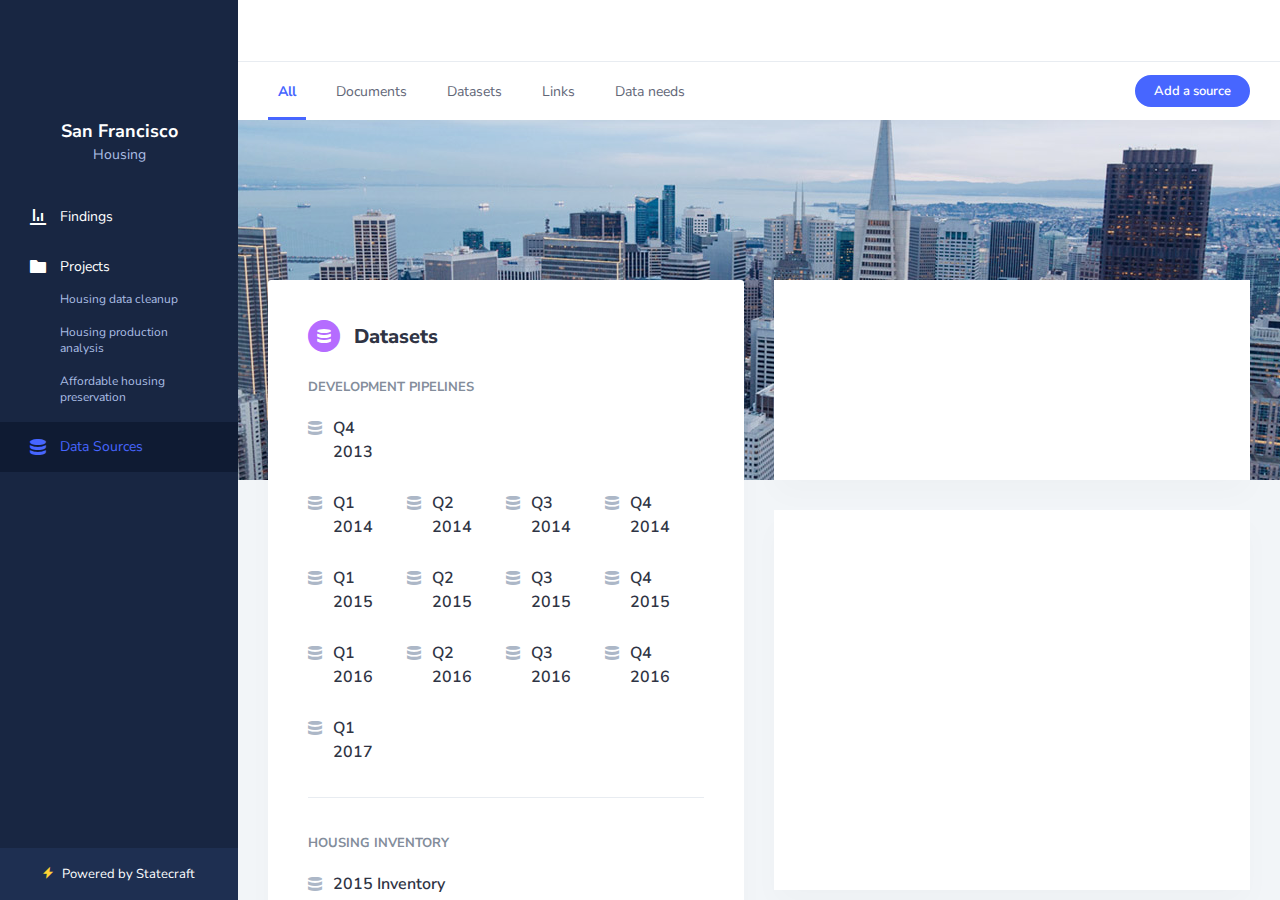
==== commit ee3108fe: "Edit link" ====
--- a/data-sources.html
+++ b/data-sources.html
@@ -63,24 +63,50 @@
                   <div class="st-data--section">
                     <div class="st-data--label">Development pipelines</div>
                     <div class="st-data--links">
-                      <div class="st-data--grid"><a class="st-data--link" href="#"><i class="icon-datasets"></i>Q4 2013</a></div>
-                      <div class="st-data--grid"><a class="st-data--link" href="#"><i class="icon-datasets"></i>Q1 2014</a><a class="st-data--link" href="#"><i class="icon-datasets"></i>Q2 2014</a><a class="st-data--link" href="#"><i class="icon-datasets"></i>Q3 2014</a><a class="st-data--link" href="#"><i class="icon-datasets"></i>Q4 2014</a></div>
-                      <div class="st-data--grid"><a class="st-data--link" href="#"><i class="icon-datasets"></i>Q1 2015</a><a class="st-data--link" href="#"><i class="icon-datasets"></i>Q2 2015</a><a class="st-data--link" href="#"><i class="icon-datasets"></i>Q3 2015</a><a class="st-data--link" href="#"><i class="icon-datasets"></i>Q4 2015</a></div>
-                      <div class="st-data--grid"><a class="st-data--link" href="#"><i class="icon-datasets"></i>Q1 2016</a><a class="st-data--link" href="#"><i class="icon-datasets"></i>Q2 2016</a><a class="st-data--link" href="#"><i class="icon-datasets"></i>Q3 2016</a><a class="st-data--link" href="#"><i class="icon-datasets"></i>Q4 2016</a></div>
-                      <div class="st-data--grid"><a class="st-data--link" href="#"><i class="icon-datasets"></i>Q1 2017</a></div>
+                      <div class="st-data--grid">
+                        <div class="st-data--link"><a class="st-data--link-i" href="#"><i class="icon-datasets"></i>Q4 2013</a></div>
+                      </div>
+                      <div class="st-data--grid">
+                        <div class="st-data--link"><a class="st-data--link-i" href="#"><i class="icon-datasets"></i>Q1 2014</a></div>
+                        <div class="st-data--link"><a class="st-data--link-i" href="#"><i class="icon-datasets"></i>Q2 2014</a></div>
+                        <div class="st-data--link"><a class="st-data--link-i" href="#"><i class="icon-datasets"></i>Q3 2014</a></div>
+                        <div class="st-data--link"><a class="st-data--link-i" href="#"><i class="icon-datasets"></i>Q4 2014</a></div>
+                      </div>
+                      <div class="st-data--grid">
+                        <div class="st-data--link"><a class="st-data--link-i" href="#"><i class="icon-datasets"></i>Q1 2015</a></div>
+                        <div class="st-data--link"><a class="st-data--link-i" href="#"><i class="icon-datasets"></i>Q2 2015</a></div>
+                        <div class="st-data--link"><a class="st-data--link-i" href="#"><i class="icon-datasets"></i>Q3 2015</a></div>
+                        <div class="st-data--link"><a class="st-data--link-i" href="#"><i class="icon-datasets"></i>Q4 2015</a></div>
+                      </div>
+                      <div class="st-data--grid">
+                        <div class="st-data--link"><a class="st-data--link-i" href="#"><i class="icon-datasets"></i>Q1 2016</a></div>
+                        <div class="st-data--link"><a class="st-data--link-i" href="#"><i class="icon-datasets"></i>Q2 2016</a></div>
+                        <div class="st-data--link"><a class="st-data--link-i" href="#"><i class="icon-datasets"></i>Q3 2016</a></div>
+                        <div class="st-data--link"><a class="st-data--link-i" href="#"><i class="icon-datasets"></i>Q4 2016</a></div>
+                      </div>
+                      <div class="st-data--grid">
+                        <div class="st-data--link"><a class="st-data--link-i" href="#"><i class="icon-datasets"></i>Q1 2017</a></div>
+                      </div>
                     </div>
                   </div>
                   <div class="st-data--section">
                     <div class="st-data--label">Housing inventory</div>
-                    <div class="st-data--links"><a class="st-data--link" href="#"><i class="icon-datasets"></i>2015 Inventory</a><a class="st-data--link" href="#"><i class="icon-datasets"></i>2014 Inventory</a></div>
+                    <div class="st-data--links">
+                      <div class="st-data--link"><a class="st-data--link-i" href="#"><i class="icon-datasets"></i>2015 Inventory</a><a class="st-data--link-e" href="#"><i class="icon-pencil"></i></a></div>
+                      <div class="st-data--link"><a class="st-data--link-i" href="#"><i class="icon-datasets"></i>2014 Inventory</a><a class="st-data--link-e" href="#"><i class="icon-pencil"></i></a></div>
+                    </div>
                   </div>
                   <div class="st-data--section">
                     <div class="st-data--label">Evictions notices</div>
-                    <div class="st-data--links"><a class="st-data--link" href="#"><i class="icon-datasets"></i>Evictions notices details</a></div>
+                    <div class="st-data--links">
+                      <div class="st-data--link"><a class="st-data--link-i" href="#"><i class="icon-datasets"></i>Evictions notices details</a><a class="st-data--link-e" href="#"><i class="icon-pencil"></i></a></div>
+                    </div>
                   </div>
                   <div class="st-data--section">
                     <div class="st-data--label">Building permits</div>
-                    <div class="st-data--links"><a class="st-data--link" href="#"><i class="icon-documents"></i>San Francisco Bay Area Progress in Meeting 2015-2023 Regional Housing Need Allocation (RHNA)</a></div>
+                    <div class="st-data--links">
+                      <div class="st-data--link"><a class="st-data--link-i" href="#"><i class="icon-documents"></i>San Francisco Bay Area Progress in Meeting 2015-2023 Regional Housing Need Allocation (RHNA)</a><a class="st-data--link-e" href="#"><i class="icon-pencil"></i></a></div>
+                    </div>
                   </div>
                 </div>
               </div>
@@ -98,7 +124,13 @@
               <div class="st-box in-grid is-loading">
                 <div class="st-data">
                   <div class="st-data--title"><i class="icon-documents-c"></i>Documents</div>
-                  <div class="st-data--links"><a class="st-data--link" href="#"><i class="icon-documents"></i>Housing Inventory Report 2015</a><a class="st-data--link" href="#"><i class="icon-documents"></i>Housing Inventory Report 2014</a><a class="st-data--link" href="#"><i class="icon-documents"></i>RHNA Progress Report 2015</a><a class="st-data--link" href="#"><i class="icon-documents"></i>Rent Board Evictions Report 2016-2017</a><a class="st-data--link" href="#"><i class="icon-documents"></i>San Francisco Housing Element 2014</a></div>
+                  <div class="st-data--links">
+                    <div class="st-data--link"><a class="st-data--link-i" href="#"><i class="icon-documents"></i>Housing Inventory Report 2015</a></div>
+                    <div class="st-data--link"><a class="st-data--link-i" href="#"><i class="icon-documents"></i>Housing Inventory Report 2014</a></div>
+                    <div class="st-data--link"><a class="st-data--link-i" href="#"><i class="icon-documents"></i>RHNA Progress Report 2015</a></div>
+                    <div class="st-data--link"><a class="st-data--link-i" href="#"><i class="icon-documents"></i>Rent Board Evictions Report 2016-2017</a></div>
+                    <div class="st-data--link"><a class="st-data--link-i" href="#"><i class="icon-documents"></i>San Francisco Housing Element 2014</a></div>
+                  </div>
                 </div>
                 <div class="st-loader">
                   <svg class="st-loader--svg" viewBox="25 25 50 50">
@@ -111,7 +143,13 @@
               <div class="st-box in-grid">
                 <div class="st-data">
                   <div class="st-data--title"><i class="icon-documents-c"></i>Documents</div>
-                  <div class="st-data--links"><a class="st-data--link" href="#"><i class="icon-documents"></i>Housing Inventory Report 2015</a><a class="st-data--link" href="#"><i class="icon-documents"></i>Housing Inventory Report 2014</a><a class="st-data--link" href="#"><i class="icon-documents"></i>RHNA Progress Report 2015</a><a class="st-data--link" href="#"><i class="icon-documents"></i>Rent Board Evictions Report 2016-2017</a><a class="st-data--link" href="#"><i class="icon-documents"></i>San Francisco Housing Element 2014</a></div>
+                  <div class="st-data--links">
+                    <div class="st-data--link"><a class="st-data--link-i" href="#"><i class="icon-documents"></i>Housing Inventory Report 2015</a></div>
+                    <div class="st-data--link"><a class="st-data--link-i" href="#"><i class="icon-documents"></i>Housing Inventory Report 2014</a></div>
+                    <div class="st-data--link"><a class="st-data--link-i" href="#"><i class="icon-documents"></i>RHNA Progress Report 2015</a></div>
+                    <div class="st-data--link"><a class="st-data--link-i" href="#"><i class="icon-documents"></i>Rent Board Evictions Report 2016-2017</a></div>
+                    <div class="st-data--link"><a class="st-data--link-i" href="#"><i class="icon-documents"></i>San Francisco Housing Element 2014</a></div>
+                  </div>
                 </div>
               </div>
             </div>
@@ -119,7 +157,12 @@
               <div class="st-box in-grid">
                 <div class="st-data">
                   <div class="st-data--title"><i class="icon-links-c"></i>Links</div>
-                  <div class="st-data--links"><a class="st-data--link" href="#"><i class="icon-links"></i>SF Mayor’s Housing Meter</a><a class="st-data--link" href="#"><i class="icon-links"></i>Paragon Real Estate Group Housing Analysis</a><a class="st-data--link" href="#"><i class="icon-links"></i>SF DBI Permit Search</a><a class="st-data--link" href="#"><i class="icon-links"></i>SF MOHCD Affordable Housing Pipeline</a></div>
+                  <div class="st-data--links">
+                    <div class="st-data--link"><a class="st-data--link-i" href="#"><i class="icon-links"></i>SF Mayor’s Housing Meter</a></div>
+                    <div class="st-data--link"><a class="st-data--link-i" href="#"><i class="icon-links"></i>Paragon Real Estate Group Housing Analysis</a></div>
+                    <div class="st-data--link"><a class="st-data--link-i" href="#"><i class="icon-links"></i>SF DBI Permit Search</a></div>
+                    <div class="st-data--link"><a class="st-data--link-i" href="#"><i class="icon-links"></i>SF MOHCD Affordable Housing Pipeline</a></div>
+                  </div>
                 </div>
               </div>
             </div>
@@ -127,7 +170,12 @@
               <div class="st-box in-grid">
                 <div class="st-data">
                   <div class="st-data--title"><i class="icon-data-needs-c"></i>Data needs</div>
-                  <div class="st-data--links"><a class="st-data--link" href="#"><i class="icon-data-needs"></i>Housing inventory dataset for 2016</a><a class="st-data--link" href="#"><i class="icon-data-needs"></i>Issued Certificates of Final Completion (CFCs)</a><a class="st-data--link" href="#"><i class="icon-data-needs"></i>Units that lose rent control status</a><a class="st-data--link" href="#"><i class="icon-data-needs"></i>Property tax data related to housing production</a></div>
+                  <div class="st-data--links">
+                    <div class="st-data--link"><a class="st-data--link-i" href="#"><i class="icon-data-needs"></i>Housing inventory dataset for 2016</a></div>
+                    <div class="st-data--link"><a class="st-data--link-i" href="#"><i class="icon-data-needs"></i>Issued Certificates of Final Completion (CFCs)</a></div>
+                    <div class="st-data--link"><a class="st-data--link-i" href="#"><i class="icon-data-needs"></i>Units that lose rent control status</a></div>
+                    <div class="st-data--link"><a class="st-data--link-i" href="#"><i class="icon-data-needs"></i>Property tax data related to housing production</a></div>
+                  </div>
                 </div>
               </div>
             </div>
--- a/css/style.css
+++ b/css/style.css
@@ -424,14 +424,18 @@
   line-height: 30px;
   font-weight: 700;
 }
-.st-header--title a {
-  text-decoration: none;
-  font-weight: 400;
+.st-header--label {
   color: #626677;
   display: inline-block;
   vertical-align: top;
-}
-.st-header--title a:hover {
+  font-size: 14px;
+  line-height: 30px;
+  font-weight: 400;
+}
+a.st-header--label {
+  text-decoration: none;
+}
+a.st-header--label:hover {
   color: #2f3444;
 }
 .st-header--auth {
@@ -1078,8 +1082,8 @@
   background: #ffffff;
   -webkit-border-radius: 3px;
   border-radius: 3px;
-  -webkit-box-shadow: 0 15px 30px 0 rgba(0, 0, 0, 0.2);
-  box-shadow: 0 15px 30px 0 rgba(0, 0, 0, 0.2);
+  -webkit-box-shadow: 0 15px 30px 0 rgba(0, 0, 0, 0.02);
+  box-shadow: 0 15px 30px 0 rgba(0, 0, 0, 0.02);
   position: relative;
   top: auto;
   right: auto;
@@ -1183,11 +1187,42 @@
 }
 .st-chart {
   padding: 8px 0 25px;
-}
-.st-chart img {
-  display: block;
-  width: 100%;
+  position: relative;
+  top: auto;
+  right: auto;
+  bottom: auto;
+  left: auto;
+  min-width: auto;
+  min-height: 200px;
+}
+.st-chart canvas {
+  display: block;
+  width: auto;
   height: auto;
+}
+.st-chart--legend {
+  text-align: center;
+  padding: 20px 0 0;
+  font-size: 0;
+  line-height: 0;
+}
+.st-chart--item {
+  margin: 0 20px 10px;
+  display: inline-block;
+  vertical-align: top;
+  font-size: 14px;
+  line-height: 20px;
+  font-weight: 600;
+}
+.st-chart--item span {
+  border: 4px solid;
+  -webkit-border-radius: 12px;
+  border-radius: 12px;
+  margin: 3px 10px 0 0;
+  display: inline-block;
+  vertical-align: top;
+  width: 12px;
+  height: 12px;
 }
 .st-status {
   margin: -10px 0 -7px;
@@ -1302,10 +1337,18 @@
   line-height: 0;
 }
 .st-data--link {
+  margin: 0 0 27px;
+  padding: 0 25px 0 0;
+  position: relative;
+  top: auto;
+  right: auto;
+  bottom: auto;
+  left: auto;
+}
+.st-data--link-i {
   padding: 0 0 0 25px;
   text-decoration: none;
   color: #2f3444;
-  margin: 0 0 27px;
   display: block;
   position: relative;
   top: auto;
@@ -1316,10 +1359,10 @@
   line-height: 24px;
   font-weight: 600;
 }
-.st-data--link:hover {
+.st-data--link-i:hover {
   color: #4766ff;
 }
-.st-data--link i {
+.st-data--link-i i {
   color: #acb7c7;
   display: block;
   position: absolute;
@@ -1329,6 +1372,27 @@
   left: 0;
   font-size: 14px;
   line-height: 24px;
+}
+.st-data--link-e {
+  color: #acb7c7;
+  text-decoration: none;
+  display: none;
+  position: absolute;
+  top: 0;
+  right: 0;
+  bottom: auto;
+  left: auto;
+}
+.st-data--link-e:hover {
+  color: #2f3444;
+}
+.st-data--link-e i {
+  display: block;
+  font-size: 16px;
+  line-height: 24px;
+}
+.st-data--link:hover .st-data--link-e {
+  display: block;
 }
 .st-data--grid .st-data--link {
   margin-right: 7px;
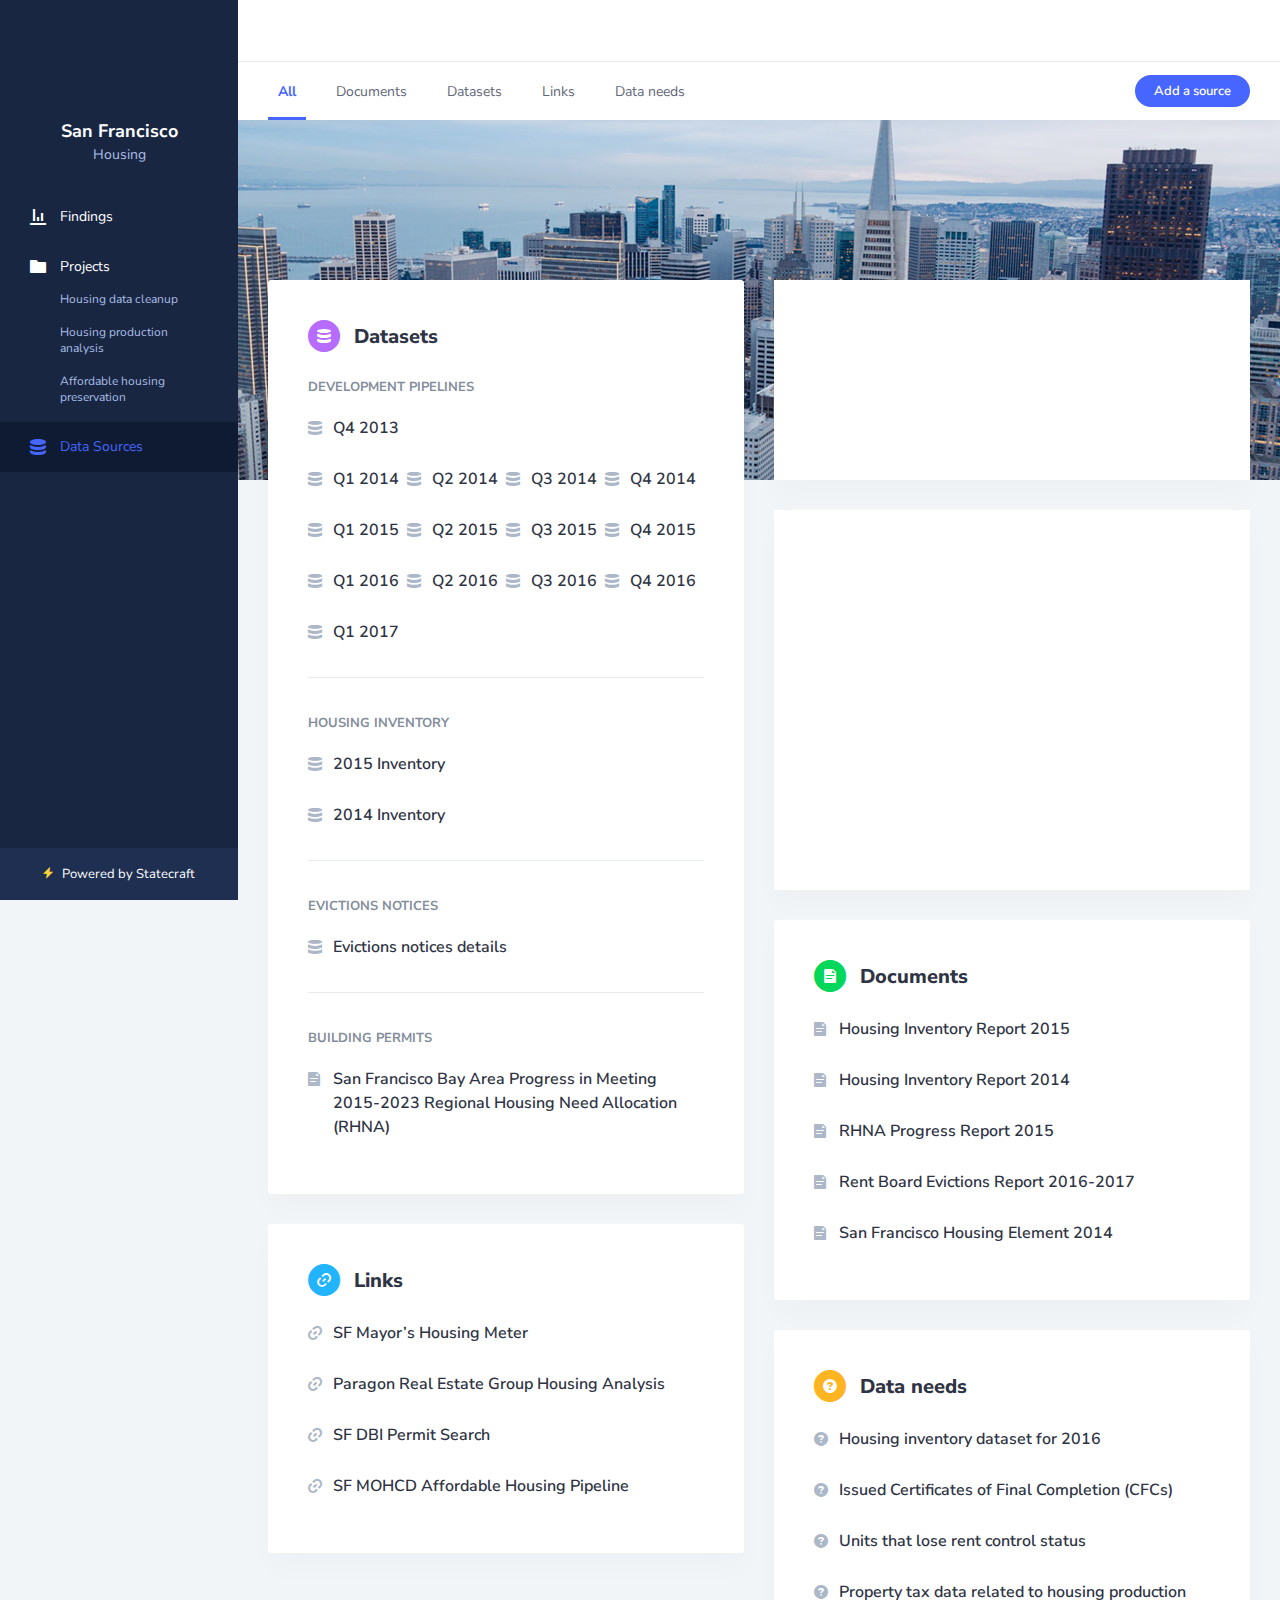
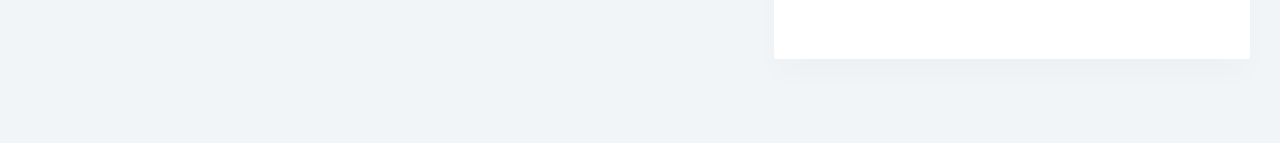
==== commit c7692da2: "- Изменить префикс - Объединить стили - Убрать стиль в Body - Перенести в наш репозиторий" ====
--- a/data-sources.html
+++ b/data-sources.html
@@ -3,7 +3,7 @@
   <head>
     <meta charset="utf-8"/>
     <title>Statecraft</title>
-    <meta name="viewport" content="width=900"/>
+    <meta name="viewport" content="width=device-width, initial-scale=1.0, maximum-scale=1, user-scalable=no"/>
     <meta name="format-detection" content="telephone=no"/>
     <link rel="stylesheet" type="text/css" href="css/style.css"/>
     <script type="text/javascript" src="js/jquery-1.11.1.min.js"></script>
--- a/css/style.css
+++ b/css/style.css
@@ -15,6 +15,7 @@
 -------------------------------------------------------------------------------*/
 @import url(https://fonts.googleapis.com/css?family=Nunito+Sans:300,400,400i,600,700,800);
 @import "../fonts/icomoon/style.css";
+@import "../fonts/aktiv/style.css";
 html,
 body,
 body div,
@@ -271,6 +272,379 @@
   margin-right: auto;
 }
 /* Coded in LiveHTML :: http://livehtml.io */
+/**
+ * React Select
+ * ============
+ * Created by Jed Watson and Joss Mackison for KeystoneJS, http://www.keystonejs.com/
+ * https://twitter.com/jedwatson https://twitter.com/jossmackison https://twitter.com/keystonejs
+ * MIT License: https://github.com/JedWatson/react-select
+*/
+.Select {
+  position: relative;
+}
+.Select.is-disabled > .Select-control {
+  background-color: #f9f9f9;
+}
+.Select.is-disabled > .Select-control:hover {
+  -webkit-box-shadow: none;
+  box-shadow: none;
+}
+.Select.is-disabled .Select-arrow-zone {
+  cursor: default;
+  pointer-events: none;
+  opacity: 0.35;
+}
+.Select-control {
+  border-top: 1px solid transparent;
+  border-bottom: 1px solid #cfd6dc;
+  cursor: default;
+  display: table;
+  border-spacing: 0;
+  border-collapse: separate;
+  outline: none;
+  overflow: hidden;
+  position: relative;
+  color: #2f3444;
+  font-size: 24px;
+  line-height: 34px;
+  font-weight: 300;
+  width: 100%;
+  height: 50px;
+}
+.Select-control .Select-input:focus {
+  outline: none;
+}
+.is-searchable.is-open > .Select-control {
+  cursor: text;
+}
+.is-open > .Select-control .Select-arrow {
+  top: -2px;
+  border-color: transparent transparent #999;
+  border-width: 0 5px 5px;
+}
+.is-searchable.is-focused:not(.is-open) > .Select-control {
+  cursor: text;
+}
+.Select-placeholder,
+.Select--single > .Select-control .Select-value {
+  bottom: 0;
+  color: #aaa;
+  left: 0;
+  position: absolute;
+  right: 0;
+  top: 0;
+  padding: 7px 0;
+  max-width: 100%;
+  overflow: hidden;
+  -o-text-overflow: ellipsis;
+  text-overflow: ellipsis;
+  white-space: nowrap;
+}
+.has-value.is-clearable.Select--single > .Select-control .Select-value {
+  padding-right: 42px;
+}
+.has-value.Select--single > .Select-control .Select-value .Select-value-label,
+.has-value.is-pseudo-focused.Select--single > .Select-control .Select-value .Select-value-label {
+  color: #333;
+}
+.has-value.Select--single > .Select-control .Select-value a.Select-value-label,
+.has-value.is-pseudo-focused.Select--single > .Select-control .Select-value a.Select-value-label {
+  cursor: pointer;
+  text-decoration: none;
+}
+.has-value.Select--single > .Select-control .Select-value a.Select-value-label:hover,
+.has-value.is-pseudo-focused.Select--single > .Select-control .Select-value a.Select-value-label:hover,
+.has-value.Select--single > .Select-control .Select-value a.Select-value-label:focus,
+.has-value.is-pseudo-focused.Select--single > .Select-control .Select-value a.Select-value-label:focus {
+  color: #007eff;
+  outline: none;
+  text-decoration: underline;
+}
+.Select-input {
+  height: 34px;
+  padding-left: 10px;
+  padding-right: 10px;
+  vertical-align: middle;
+}
+.Select-input > input {
+  width: 100%;
+  background: none transparent;
+  border: 0 none;
+  -webkit-box-shadow: none;
+  box-shadow: none;
+  cursor: default;
+  display: inline-block;
+  font-family: inherit;
+  font-size: inherit;
+  margin: 0;
+  outline: none;
+  line-height: 14px;
+  /* For IE 8 compatibility */
+  padding: 8px 0 12px;
+  /* For IE 8 compatibility */
+  -webkit-appearance: none;
+}
+.is-focused .Select-input > input {
+  cursor: text;
+}
+.has-value.is-pseudo-focused .Select-input {
+  opacity: 0;
+}
+.Select-control:not(.is-searchable) > .Select-input {
+  outline: none;
+}
+.Select-loading-zone {
+  cursor: pointer;
+  display: table-cell;
+  position: relative;
+  text-align: center;
+  vertical-align: middle;
+  width: 16px;
+}
+.Select-loading {
+  -webkit-animation: Select-animation-spin 400ms infinite linear;
+  -o-animation: Select-animation-spin 400ms infinite linear;
+  animation: Select-animation-spin 400ms infinite linear;
+  width: 16px;
+  height: 16px;
+  -webkit-box-sizing: border-box;
+  box-sizing: border-box;
+  -webkit-border-radius: 50%;
+  border-radius: 50%;
+  border: 2px solid #ccc;
+  border-right-color: #333;
+  display: inline-block;
+  position: relative;
+  vertical-align: middle;
+}
+.Select-clear-zone {
+  -webkit-animation: Select-animation-fadeIn 200ms;
+  -o-animation: Select-animation-fadeIn 200ms;
+  animation: Select-animation-fadeIn 200ms;
+  color: #999;
+  cursor: pointer;
+  display: table-cell;
+  position: relative;
+  text-align: center;
+  vertical-align: middle;
+  width: 17px;
+}
+.Select-clear-zone:hover {
+  color: #D0021B;
+}
+.Select-clear {
+  display: inline-block;
+  font-size: 18px;
+  line-height: 1;
+}
+.Select--multi .Select-clear-zone {
+  width: 17px;
+}
+.Select-arrow-zone {
+  cursor: pointer;
+  display: table-cell;
+  position: relative;
+  text-align: center;
+  vertical-align: middle;
+  width: 25px;
+  padding-right: 5px;
+}
+.Select-arrow {
+  border-color: #999 transparent transparent;
+  border-style: solid;
+  border-width: 5px 5px 2.5px;
+  display: inline-block;
+  height: 0;
+  width: 0;
+  position: relative;
+}
+.is-open .Select-arrow,
+.Select-arrow-zone:hover > .Select-arrow {
+  border-top-color: #666;
+}
+.Select--multi .Select-multi-value-wrapper {
+  display: inline-block;
+}
+.Select .Select-aria-only {
+  display: inline-block;
+  height: 1px;
+  width: 1px;
+  margin: -1px;
+  clip: rect(0, 0, 0, 0);
+  overflow: hidden;
+  float: left;
+}
+@-webkit-keyframes Select-animation-fadeIn {
+  from {
+    opacity: 0;
+  }
+  to {
+    opacity: 1;
+  }
+}
+@keyframes Select-animation-fadeIn {
+  from {
+    opacity: 0;
+  }
+  to {
+    opacity: 1;
+  }
+}
+.Select-menu-outer {
+  background-color: #fff;
+  border: 1px solid #cfd6dc;
+  z-index: 1;
+  margin: -1px -11px 0;
+  -webkit-overflow-scrolling: touch;
+  display: block;
+  position: absolute;
+  top: 100%;
+  right: 0;
+  bottom: auto;
+  left: 0;
+  font-size: 24px;
+  line-height: 34px;
+  font-weight: 300;
+  max-width: initial;
+  max-height: 200px;
+}
+.Select-menu {
+  max-height: 198px;
+  overflow-y: auto;
+}
+.Select-option {
+  -webkit-box-sizing: border-box;
+  box-sizing: border-box;
+  background-color: #fff;
+  color: #666666;
+  cursor: pointer;
+  display: block;
+  padding: 8px 10px;
+}
+.Select-option:last-child {
+  -webkit-border-bottom-right-radius: 4px;
+  border-bottom-right-radius: 4px;
+  -webkit-border-bottom-left-radius: 4px;
+  border-bottom-left-radius: 4px;
+}
+.Select-option.is-selected {
+  background-color: #f5faff;
+  /* Fallback color for IE 8 */
+  background-color: rgba(0, 126, 255, 0.04);
+  color: #333;
+}
+.Select-option.is-focused {
+  background-color: #ebf5ff;
+  /* Fallback color for IE 8 */
+  background-color: rgba(0, 126, 255, 0.08);
+  color: #333;
+}
+.Select-option.is-disabled {
+  color: #cccccc;
+  cursor: default;
+}
+.Select-noresults {
+  -webkit-box-sizing: border-box;
+  box-sizing: border-box;
+  color: #999999;
+  cursor: default;
+  display: block;
+  padding: 8px 10px;
+}
+.Select--multi .Select-input {
+  vertical-align: middle;
+  margin-left: 10px;
+  padding: 0;
+}
+.Select--multi.has-value .Select-input {
+  margin-left: 5px;
+}
+.Select--multi .Select-value {
+  background-color: #ebf5ff;
+  /* Fallback color for IE 8 */
+  background-color: rgba(0, 126, 255, 0.08);
+  -webkit-border-radius: 2px;
+  border-radius: 2px;
+  border: 1px solid #c2e0ff;
+  /* Fallback color for IE 8 */
+  border: 1px solid rgba(0, 126, 255, 0.24);
+  color: #007eff;
+  display: inline-block;
+  font-size: 0.9em;
+  line-height: 1.4;
+  margin-left: 5px;
+  margin-top: 5px;
+  vertical-align: top;
+}
+.Select--multi .Select-value-icon,
+.Select--multi .Select-value-label {
+  display: inline-block;
+  vertical-align: middle;
+}
+.Select--multi .Select-value-label {
+  -webkit-border-bottom-right-radius: 2px;
+  border-bottom-right-radius: 2px;
+  -webkit-border-top-right-radius: 2px;
+  border-top-right-radius: 2px;
+  cursor: default;
+  padding: 2px 5px;
+}
+.Select--multi a.Select-value-label {
+  color: #007eff;
+  cursor: pointer;
+  text-decoration: none;
+}
+.Select--multi a.Select-value-label:hover {
+  text-decoration: underline;
+}
+.Select--multi .Select-value-icon {
+  cursor: pointer;
+  -webkit-border-bottom-left-radius: 2px;
+  border-bottom-left-radius: 2px;
+  -webkit-border-top-left-radius: 2px;
+  border-top-left-radius: 2px;
+  border-right: 1px solid #c2e0ff;
+  /* Fallback color for IE 8 */
+  border-right: 1px solid rgba(0, 126, 255, 0.24);
+  padding: 1px 5px 3px;
+}
+.Select--multi .Select-value-icon:hover,
+.Select--multi .Select-value-icon:focus {
+  background-color: #d8eafd;
+  /* Fallback color for IE 8 */
+  background-color: rgba(0, 113, 230, 0.08);
+  color: #0071e6;
+}
+.Select--multi .Select-value-icon:active {
+  background-color: #c2e0ff;
+  /* Fallback color for IE 8 */
+  background-color: rgba(0, 126, 255, 0.24);
+}
+.Select--multi.is-disabled .Select-value {
+  background-color: #fcfcfc;
+  border: 1px solid #e3e3e3;
+  color: #333;
+}
+.Select--multi.is-disabled .Select-value-icon {
+  cursor: not-allowed;
+  border-right: 1px solid #e3e3e3;
+}
+.Select--multi.is-disabled .Select-value-icon:hover,
+.Select--multi.is-disabled .Select-value-icon:focus,
+.Select--multi.is-disabled .Select-value-icon:active {
+  background-color: #fcfcfc;
+}
+@keyframes Select-animation-spin {
+  to {
+    -webkit-transform: rotate(1turn);
+    transform: rotate(1turn);
+  }
+}
+@-webkit-keyframes Select-animation-spin {
+  to {
+    -webkit-transform: rotate(1turn);
+  }
+}
 html {
   min-width: auto;
   width: auto;
@@ -288,7 +662,7 @@
   -webkit-box-sizing: border-box;
   -moz-box-sizing: border-box;
   box-sizing: border-box;
-  min-width: 900px;
+  min-width: 320px;
   min-height: initial;
   position: relative;
   top: auto;
@@ -324,6 +698,797 @@
 .clearfix:after {
   content: " ";
   display: table;
+}
+.col-xs-0 {
+  padding: 0 16px;
+  font-size: 14px;
+  line-height: 20px;
+  display: inline-block;
+  vertical-align: top;
+  width: 0%;
+  height: auto;
+}
+.col-xs-offset-0 {
+  margin-right: 0%;
+}
+.col-xs-offset-l-0 {
+  margin-left: 0%;
+}
+.col-xs-1 {
+  padding: 0 16px;
+  font-size: 14px;
+  line-height: 20px;
+  display: inline-block;
+  vertical-align: top;
+  width: 8.33333333%;
+  height: auto;
+}
+.col-xs-offset-1 {
+  margin-right: 8.33333333%;
+}
+.col-xs-offset-l-1 {
+  margin-left: 8.33333333%;
+}
+.col-xs-2 {
+  padding: 0 16px;
+  font-size: 14px;
+  line-height: 20px;
+  display: inline-block;
+  vertical-align: top;
+  width: 16.66666667%;
+  height: auto;
+}
+.col-xs-offset-2 {
+  margin-right: 16.66666667%;
+}
+.col-xs-offset-l-2 {
+  margin-left: 16.66666667%;
+}
+.col-xs-3 {
+  padding: 0 16px;
+  font-size: 14px;
+  line-height: 20px;
+  display: inline-block;
+  vertical-align: top;
+  width: 25%;
+  height: auto;
+}
+.col-xs-offset-3 {
+  margin-right: 25%;
+}
+.col-xs-offset-l-3 {
+  margin-left: 25%;
+}
+.col-xs-4 {
+  padding: 0 16px;
+  font-size: 14px;
+  line-height: 20px;
+  display: inline-block;
+  vertical-align: top;
+  width: 33.33333333%;
+  height: auto;
+}
+.col-xs-offset-4 {
+  margin-right: 33.33333333%;
+}
+.col-xs-offset-l-4 {
+  margin-left: 33.33333333%;
+}
+.col-xs-5 {
+  padding: 0 16px;
+  font-size: 14px;
+  line-height: 20px;
+  display: inline-block;
+  vertical-align: top;
+  width: 41.66666667%;
+  height: auto;
+}
+.col-xs-offset-5 {
+  margin-right: 41.66666667%;
+}
+.col-xs-offset-l-5 {
+  margin-left: 41.66666667%;
+}
+.col-xs-6 {
+  padding: 0 16px;
+  font-size: 14px;
+  line-height: 20px;
+  display: inline-block;
+  vertical-align: top;
+  width: 50%;
+  height: auto;
+}
+.col-xs-offset-6 {
+  margin-right: 50%;
+}
+.col-xs-offset-l-6 {
+  margin-left: 50%;
+}
+.col-xs-7 {
+  padding: 0 16px;
+  font-size: 14px;
+  line-height: 20px;
+  display: inline-block;
+  vertical-align: top;
+  width: 58.33333333%;
+  height: auto;
+}
+.col-xs-offset-7 {
+  margin-right: 58.33333333%;
+}
+.col-xs-offset-l-7 {
+  margin-left: 58.33333333%;
+}
+.col-xs-8 {
+  padding: 0 16px;
+  font-size: 14px;
+  line-height: 20px;
+  display: inline-block;
+  vertical-align: top;
+  width: 66.66666667%;
+  height: auto;
+}
+.col-xs-offset-8 {
+  margin-right: 66.66666667%;
+}
+.col-xs-offset-l-8 {
+  margin-left: 66.66666667%;
+}
+.col-xs-9 {
+  padding: 0 16px;
+  font-size: 14px;
+  line-height: 20px;
+  display: inline-block;
+  vertical-align: top;
+  width: 75%;
+  height: auto;
+}
+.col-xs-offset-9 {
+  margin-right: 75%;
+}
+.col-xs-offset-l-9 {
+  margin-left: 75%;
+}
+.col-xs-10 {
+  padding: 0 16px;
+  font-size: 14px;
+  line-height: 20px;
+  display: inline-block;
+  vertical-align: top;
+  width: 83.33333333%;
+  height: auto;
+}
+.col-xs-offset-10 {
+  margin-right: 83.33333333%;
+}
+.col-xs-offset-l-10 {
+  margin-left: 83.33333333%;
+}
+.col-xs-11 {
+  padding: 0 16px;
+  font-size: 14px;
+  line-height: 20px;
+  display: inline-block;
+  vertical-align: top;
+  width: 91.66666667%;
+  height: auto;
+}
+.col-xs-offset-11 {
+  margin-right: 91.66666667%;
+}
+.col-xs-offset-l-11 {
+  margin-left: 91.66666667%;
+}
+.col-xs-12 {
+  padding: 0 16px;
+  font-size: 14px;
+  line-height: 20px;
+  display: inline-block;
+  vertical-align: top;
+  width: 100%;
+  height: auto;
+}
+.col-xs-offset-12 {
+  margin-right: 100%;
+}
+.col-xs-offset-l-12 {
+  margin-left: 100%;
+}
+@media (min-width: 768px) {
+  .col-sm-0 {
+    padding: 0 16px;
+    font-size: 14px;
+    line-height: 20px;
+    display: inline-block;
+    vertical-align: top;
+    width: 0%;
+    height: auto;
+  }
+  .col-sm-offset-0 {
+    margin-right: 0%;
+  }
+  .col-sm-offset-l-0 {
+    margin-left: 0%;
+  }
+  .col-sm-1 {
+    padding: 0 16px;
+    font-size: 14px;
+    line-height: 20px;
+    display: inline-block;
+    vertical-align: top;
+    width: 8.33333333%;
+    height: auto;
+  }
+  .col-sm-offset-1 {
+    margin-right: 8.33333333%;
+  }
+  .col-sm-offset-l-1 {
+    margin-left: 8.33333333%;
+  }
+  .col-sm-2 {
+    padding: 0 16px;
+    font-size: 14px;
+    line-height: 20px;
+    display: inline-block;
+    vertical-align: top;
+    width: 16.66666667%;
+    height: auto;
+  }
+  .col-sm-offset-2 {
+    margin-right: 16.66666667%;
+  }
+  .col-sm-offset-l-2 {
+    margin-left: 16.66666667%;
+  }
+  .col-sm-3 {
+    padding: 0 16px;
+    font-size: 14px;
+    line-height: 20px;
+    display: inline-block;
+    vertical-align: top;
+    width: 25%;
+    height: auto;
+  }
+  .col-sm-offset-3 {
+    margin-right: 25%;
+  }
+  .col-sm-offset-l-3 {
+    margin-left: 25%;
+  }
+  .col-sm-4 {
+    padding: 0 16px;
+    font-size: 14px;
+    line-height: 20px;
+    display: inline-block;
+    vertical-align: top;
+    width: 33.33333333%;
+    height: auto;
+  }
+  .col-sm-offset-4 {
+    margin-right: 33.33333333%;
+  }
+  .col-sm-offset-l-4 {
+    margin-left: 33.33333333%;
+  }
+  .col-sm-5 {
+    padding: 0 16px;
+    font-size: 14px;
+    line-height: 20px;
+    display: inline-block;
+    vertical-align: top;
+    width: 41.66666667%;
+    height: auto;
+  }
+  .col-sm-offset-5 {
+    margin-right: 41.66666667%;
+  }
+  .col-sm-offset-l-5 {
+    margin-left: 41.66666667%;
+  }
+  .col-sm-6 {
+    padding: 0 16px;
+    font-size: 14px;
+    line-height: 20px;
+    display: inline-block;
+    vertical-align: top;
+    width: 50%;
+    height: auto;
+  }
+  .col-sm-offset-6 {
+    margin-right: 50%;
+  }
+  .col-sm-offset-l-6 {
+    margin-left: 50%;
+  }
+  .col-sm-7 {
+    padding: 0 16px;
+    font-size: 14px;
+    line-height: 20px;
+    display: inline-block;
+    vertical-align: top;
+    width: 58.33333333%;
+    height: auto;
+  }
+  .col-sm-offset-7 {
+    margin-right: 58.33333333%;
+  }
+  .col-sm-offset-l-7 {
+    margin-left: 58.33333333%;
+  }
+  .col-sm-8 {
+    padding: 0 16px;
+    font-size: 14px;
+    line-height: 20px;
+    display: inline-block;
+    vertical-align: top;
+    width: 66.66666667%;
+    height: auto;
+  }
+  .col-sm-offset-8 {
+    margin-right: 66.66666667%;
+  }
+  .col-sm-offset-l-8 {
+    margin-left: 66.66666667%;
+  }
+  .col-sm-9 {
+    padding: 0 16px;
+    font-size: 14px;
+    line-height: 20px;
+    display: inline-block;
+    vertical-align: top;
+    width: 75%;
+    height: auto;
+  }
+  .col-sm-offset-9 {
+    margin-right: 75%;
+  }
+  .col-sm-offset-l-9 {
+    margin-left: 75%;
+  }
+  .col-sm-10 {
+    padding: 0 16px;
+    font-size: 14px;
+    line-height: 20px;
+    display: inline-block;
+    vertical-align: top;
+    width: 83.33333333%;
+    height: auto;
+  }
+  .col-sm-offset-10 {
+    margin-right: 83.33333333%;
+  }
+  .col-sm-offset-l-10 {
+    margin-left: 83.33333333%;
+  }
+  .col-sm-11 {
+    padding: 0 16px;
+    font-size: 14px;
+    line-height: 20px;
+    display: inline-block;
+    vertical-align: top;
+    width: 91.66666667%;
+    height: auto;
+  }
+  .col-sm-offset-11 {
+    margin-right: 91.66666667%;
+  }
+  .col-sm-offset-l-11 {
+    margin-left: 91.66666667%;
+  }
+  .col-sm-12 {
+    padding: 0 16px;
+    font-size: 14px;
+    line-height: 20px;
+    display: inline-block;
+    vertical-align: top;
+    width: 100%;
+    height: auto;
+  }
+  .col-sm-offset-12 {
+    margin-right: 100%;
+  }
+  .col-sm-offset-l-12 {
+    margin-left: 100%;
+  }
+}
+@media (min-width: 960px) {
+  .col-md-0 {
+    padding: 0 16px;
+    font-size: 14px;
+    line-height: 20px;
+    display: inline-block;
+    vertical-align: top;
+    width: 0%;
+    height: auto;
+  }
+  .col-md-offset-0 {
+    margin-right: 0%;
+  }
+  .col-md-offset-l-0 {
+    margin-left: 0%;
+  }
+  .col-md-1 {
+    padding: 0 16px;
+    font-size: 14px;
+    line-height: 20px;
+    display: inline-block;
+    vertical-align: top;
+    width: 8.33333333%;
+    height: auto;
+  }
+  .col-md-offset-1 {
+    margin-right: 8.33333333%;
+  }
+  .col-md-offset-l-1 {
+    margin-left: 8.33333333%;
+  }
+  .col-md-2 {
+    padding: 0 16px;
+    font-size: 14px;
+    line-height: 20px;
+    display: inline-block;
+    vertical-align: top;
+    width: 16.66666667%;
+    height: auto;
+  }
+  .col-md-offset-2 {
+    margin-right: 16.66666667%;
+  }
+  .col-md-offset-l-2 {
+    margin-left: 16.66666667%;
+  }
+  .col-md-3 {
+    padding: 0 16px;
+    font-size: 14px;
+    line-height: 20px;
+    display: inline-block;
+    vertical-align: top;
+    width: 25%;
+    height: auto;
+  }
+  .col-md-offset-3 {
+    margin-right: 25%;
+  }
+  .col-md-offset-l-3 {
+    margin-left: 25%;
+  }
+  .col-md-4 {
+    padding: 0 16px;
+    font-size: 14px;
+    line-height: 20px;
+    display: inline-block;
+    vertical-align: top;
+    width: 33.33333333%;
+    height: auto;
+  }
+  .col-md-offset-4 {
+    margin-right: 33.33333333%;
+  }
+  .col-md-offset-l-4 {
+    margin-left: 33.33333333%;
+  }
+  .col-md-5 {
+    padding: 0 16px;
+    font-size: 14px;
+    line-height: 20px;
+    display: inline-block;
+    vertical-align: top;
+    width: 41.66666667%;
+    height: auto;
+  }
+  .col-md-offset-5 {
+    margin-right: 41.66666667%;
+  }
+  .col-md-offset-l-5 {
+    margin-left: 41.66666667%;
+  }
+  .col-md-6 {
+    padding: 0 16px;
+    font-size: 14px;
+    line-height: 20px;
+    display: inline-block;
+    vertical-align: top;
+    width: 50%;
+    height: auto;
+  }
+  .col-md-offset-6 {
+    margin-right: 50%;
+  }
+  .col-md-offset-l-6 {
+    margin-left: 50%;
+  }
+  .col-md-7 {
+    padding: 0 16px;
+    font-size: 14px;
+    line-height: 20px;
+    display: inline-block;
+    vertical-align: top;
+    width: 58.33333333%;
+    height: auto;
+  }
+  .col-md-offset-7 {
+    margin-right: 58.33333333%;
+  }
+  .col-md-offset-l-7 {
+    margin-left: 58.33333333%;
+  }
+  .col-md-8 {
+    padding: 0 16px;
+    font-size: 14px;
+    line-height: 20px;
+    display: inline-block;
+    vertical-align: top;
+    width: 66.66666667%;
+    height: auto;
+  }
+  .col-md-offset-8 {
+    margin-right: 66.66666667%;
+  }
+  .col-md-offset-l-8 {
+    margin-left: 66.66666667%;
+  }
+  .col-md-9 {
+    padding: 0 16px;
+    font-size: 14px;
+    line-height: 20px;
+    display: inline-block;
+    vertical-align: top;
+    width: 75%;
+    height: auto;
+  }
+  .col-md-offset-9 {
+    margin-right: 75%;
+  }
+  .col-md-offset-l-9 {
+    margin-left: 75%;
+  }
+  .col-md-10 {
+    padding: 0 16px;
+    font-size: 14px;
+    line-height: 20px;
+    display: inline-block;
+    vertical-align: top;
+    width: 83.33333333%;
+    height: auto;
+  }
+  .col-md-offset-10 {
+    margin-right: 83.33333333%;
+  }
+  .col-md-offset-l-10 {
+    margin-left: 83.33333333%;
+  }
+  .col-md-11 {
+    padding: 0 16px;
+    font-size: 14px;
+    line-height: 20px;
+    display: inline-block;
+    vertical-align: top;
+    width: 91.66666667%;
+    height: auto;
+  }
+  .col-md-offset-11 {
+    margin-right: 91.66666667%;
+  }
+  .col-md-offset-l-11 {
+    margin-left: 91.66666667%;
+  }
+  .col-md-12 {
+    padding: 0 16px;
+    font-size: 14px;
+    line-height: 20px;
+    display: inline-block;
+    vertical-align: top;
+    width: 100%;
+    height: auto;
+  }
+  .col-md-offset-12 {
+    margin-right: 100%;
+  }
+  .col-md-offset-l-12 {
+    margin-left: 100%;
+  }
+}
+@media (min-width: 1240px) {
+  .col-lg-0 {
+    padding: 0 16px;
+    font-size: 14px;
+    line-height: 20px;
+    display: inline-block;
+    vertical-align: top;
+    width: 0%;
+    height: auto;
+  }
+  .col-lg-offset-0 {
+    margin-right: 0%;
+  }
+  .col-lg-offset-l-0 {
+    margin-left: 0%;
+  }
+  .col-lg-1 {
+    padding: 0 16px;
+    font-size: 14px;
+    line-height: 20px;
+    display: inline-block;
+    vertical-align: top;
+    width: 8.33333333%;
+    height: auto;
+  }
+  .col-lg-offset-1 {
+    margin-right: 8.33333333%;
+  }
+  .col-lg-offset-l-1 {
+    margin-left: 8.33333333%;
+  }
+  .col-lg-2 {
+    padding: 0 16px;
+    font-size: 14px;
+    line-height: 20px;
+    display: inline-block;
+    vertical-align: top;
+    width: 16.66666667%;
+    height: auto;
+  }
+  .col-lg-offset-2 {
+    margin-right: 16.66666667%;
+  }
+  .col-lg-offset-l-2 {
+    margin-left: 16.66666667%;
+  }
+  .col-lg-3 {
+    padding: 0 16px;
+    font-size: 14px;
+    line-height: 20px;
+    display: inline-block;
+    vertical-align: top;
+    width: 25%;
+    height: auto;
+  }
+  .col-lg-offset-3 {
+    margin-right: 25%;
+  }
+  .col-lg-offset-l-3 {
+    margin-left: 25%;
+  }
+  .col-lg-4 {
+    padding: 0 16px;
+    font-size: 14px;
+    line-height: 20px;
+    display: inline-block;
+    vertical-align: top;
+    width: 33.33333333%;
+    height: auto;
+  }
+  .col-lg-offset-4 {
+    margin-right: 33.33333333%;
+  }
+  .col-lg-offset-l-4 {
+    margin-left: 33.33333333%;
+  }
+  .col-lg-5 {
+    padding: 0 16px;
+    font-size: 14px;
+    line-height: 20px;
+    display: inline-block;
+    vertical-align: top;
+    width: 41.66666667%;
+    height: auto;
+  }
+  .col-lg-offset-5 {
+    margin-right: 41.66666667%;
+  }
+  .col-lg-offset-l-5 {
+    margin-left: 41.66666667%;
+  }
+  .col-lg-6 {
+    padding: 0 16px;
+    font-size: 14px;
+    line-height: 20px;
+    display: inline-block;
+    vertical-align: top;
+    width: 50%;
+    height: auto;
+  }
+  .col-lg-offset-6 {
+    margin-right: 50%;
+  }
+  .col-lg-offset-l-6 {
+    margin-left: 50%;
+  }
+  .col-lg-7 {
+    padding: 0 16px;
+    font-size: 14px;
+    line-height: 20px;
+    display: inline-block;
+    vertical-align: top;
+    width: 58.33333333%;
+    height: auto;
+  }
+  .col-lg-offset-7 {
+    margin-right: 58.33333333%;
+  }
+  .col-lg-offset-l-7 {
+    margin-left: 58.33333333%;
+  }
+  .col-lg-8 {
+    padding: 0 16px;
+    font-size: 14px;
+    line-height: 20px;
+    display: inline-block;
+    vertical-align: top;
+    width: 66.66666667%;
+    height: auto;
+  }
+  .col-lg-offset-8 {
+    margin-right: 66.66666667%;
+  }
+  .col-lg-offset-l-8 {
+    margin-left: 66.66666667%;
+  }
+  .col-lg-9 {
+    padding: 0 16px;
+    font-size: 14px;
+    line-height: 20px;
+    display: inline-block;
+    vertical-align: top;
+    width: 75%;
+    height: auto;
+  }
+  .col-lg-offset-9 {
+    margin-right: 75%;
+  }
+  .col-lg-offset-l-9 {
+    margin-left: 75%;
+  }
+  .col-lg-10 {
+    padding: 0 16px;
+    font-size: 14px;
+    line-height: 20px;
+    display: inline-block;
+    vertical-align: top;
+    width: 83.33333333%;
+    height: auto;
+  }
+  .col-lg-offset-10 {
+    margin-right: 83.33333333%;
+  }
+  .col-lg-offset-l-10 {
+    margin-left: 83.33333333%;
+  }
+  .col-lg-11 {
+    padding: 0 16px;
+    font-size: 14px;
+    line-height: 20px;
+    display: inline-block;
+    vertical-align: top;
+    width: 91.66666667%;
+    height: auto;
+  }
+  .col-lg-offset-11 {
+    margin-right: 91.66666667%;
+  }
+  .col-lg-offset-l-11 {
+    margin-left: 91.66666667%;
+  }
+  .col-lg-12 {
+    padding: 0 16px;
+    font-size: 14px;
+    line-height: 20px;
+    display: inline-block;
+    vertical-align: top;
+    width: 100%;
+    height: auto;
+  }
+  .col-lg-offset-12 {
+    margin-right: 100%;
+  }
+  .col-lg-offset-l-12 {
+    margin-left: 100%;
+  }
+}
+.row {
+  margin: 0 -16px;
+  font-size: 0;
+  line-height: 0;
 }
 .st-btn {
   text-align: center;
@@ -528,7 +1693,7 @@
 }
 .st-page {
   padding: 0 0 0 238px;
-  min-width: auto;
+  min-width: 900px;
   min-height: 100vh;
 }
 @media (max-width: 1239px) {
@@ -1185,6 +2350,21 @@
   line-height: 34px;
   font-weight: 300;
 }
+.st-select {
+  background: none;
+  border: none;
+  -webkit-border-radius: 0!important;
+  border-radius: 0!important;
+  border-bottom: 1px solid #cfd6dc;
+  color: #2f3444;
+  padding: 7px 0;
+  display: block;
+  width: 100%;
+  height: 50px;
+  font-size: 24px;
+  line-height: 34px;
+  font-weight: 300;
+}
 .st-chart {
   padding: 8px 0 25px;
   position: relative;
@@ -1338,7 +2518,6 @@
 }
 .st-data--link {
   margin: 0 0 27px;
-  padding: 0 25px 0 0;
   position: relative;
   top: auto;
   right: auto;
@@ -1376,15 +2555,34 @@
 .st-data--link-e {
   color: #acb7c7;
   text-decoration: none;
+  background: #ffffff;
+  text-align: right;
   display: none;
   position: absolute;
   top: 0;
   right: 0;
-  bottom: auto;
+  bottom: 0;
   left: auto;
+  width: 25px;
+  height: auto;
 }
 .st-data--link-e:hover {
   color: #2f3444;
+}
+.st-data--link-e:before {
+  content: "";
+  background-image: -webkit-gradient(linear, left top, right top, from(rgba(255, 255, 255, 0)), to(#ffffff));
+  background-image: -webkit-linear-gradient(left, rgba(255, 255, 255, 0) 0%, #ffffff 100%);
+  background-image: -o-linear-gradient(left, rgba(255, 255, 255, 0) 0%, #ffffff 100%);
+  background-image: linear-gradient(to right, rgba(255, 255, 255, 0) 0%, #ffffff 100%);
+  display: block;
+  width: 20px;
+  height: auto;
+  position: absolute;
+  top: 0;
+  right: 100%;
+  bottom: 0;
+  left: auto;
 }
 .st-data--link-e i {
   display: block;
@@ -1714,11 +2912,1092 @@
     height: auto;
   }
 }
+.x-page {
+  font: normal normal 14px/20px 'Aktiv Grotesk Corp', arial, sans-serif;
+  background: #F5F6F8;
+  color: #182642;
+}
+.x-container {
+  padding: 0 15px;
+  margin: 0 auto;
+  width: 1054px;
+  height: auto;
+  min-width: 320px;
+  min-height: initial;
+  position: relative;
+  top: auto;
+  right: auto;
+  bottom: auto;
+  left: auto;
+}
+@media (max-width: 767px) {
+  .x-container {
+    width: 100%;
+    height: auto;
+  }
+}
+@media (min-width: 960px) and (max-width: 1239px) {
+  .x-container {
+    width: 768px;
+    height: auto;
+  }
+}
+@media (min-width: 960px) and (max-width: 1239px) {
+  .x-container {
+    width: 960px;
+    height: auto;
+  }
+}
+@media (min-width: 1240px) {
+  .x-container.is-wide {
+    width: 1246px;
+    height: auto;
+  }
+}
+.x-btn {
+  text-align: center;
+  border: none;
+  background: #6B50FF;
+  color: #ffffff;
+  padding: 17px 20px 19px;
+  text-decoration: none;
+  -webkit-border-radius: 4px;
+  border-radius: 4px;
+  display: inline-block;
+  vertical-align: top;
+  font-size: 15px;
+  line-height: 20px;
+  font-weight: 500;
+}
+.x-btn:hover {
+  background: #5a3cff;
+}
+.x-btn.is-outline {
+  padding: 16px 18px 18px;
+  border: 1px solid rgba(107, 80, 255, 0.3);
+  color: #6B50FF;
+  background: none;
+}
+.x-btn.is-outline:hover {
+  background: rgba(107, 80, 255, 0.1);
+}
+.x-btn.is-block {
+  padding-left: 0;
+  padding-right: 0;
+  display: block;
+  width: 100%;
+  height: auto;
+}
+.x-input {
+  border: none;
+  padding: 14px 24px 16px;
+  -webkit-border-radius: 4px!important;
+  border-radius: 4px!important;
+  color: #182642;
+  display: block;
+  width: 100%;
+  height: 56px;
+  font-size: 15px;
+  line-height: 26px;
+  font-weight: 400;
+}
+.x-header {
+  *zoom: 1;
+}
+.x-header:after {
+  clear: both;
+}
+.x-header:before,
+.x-header:after {
+  content: " ";
+  display: table;
+}
+.x-header--logo {
+  float: left;
+  margin: 11px 0 0;
+  display: block;
+}
+.x-header--logo:hover {
+  opacity: 0.6;
+}
+.x-header--logo img {
+  display: block;
+  width: 114px;
+  height: 21px;
+}
+.x-header--nav {
+  float: right;
+  list-style: none;
+  margin: 0;
+  padding: 0;
+  *zoom: 1;
+}
+.x-header--nav:after {
+  clear: both;
+}
+.x-header--nav:before,
+.x-header--nav:after {
+  content: " ";
+  display: table;
+}
+.x-header--item {
+  float: left;
+}
+.x-header--item a {
+  text-decoration: none;
+  color: #ffffff;
+  border: 1px solid transparent;
+  padding: 8px 17px;
+  -webkit-border-radius: 4px;
+  border-radius: 4px;
+  margin: 0 0 0 7px;
+  display: block;
+  font-size: 13px;
+  line-height: 20px;
+  font-weight: 500;
+}
+.x-header--item a:hover {
+  color: rgba(255, 255, 255, 0.6);
+}
+.x-header--item a img {
+  overflow: hidden;
+  -webkit-border-radius: 28px;
+  border-radius: 28px;
+  margin: -4px 12px -4px 0;
+  display: inline-block;
+  vertical-align: top;
+  width: 28px;
+  height: 28px;
+}
+.x-header--item.is-join a {
+  border-color: rgba(255, 255, 255, 0.3);
+  background: #192743;
+}
+.x-intro {
+  background: #182642 url(../img/x-intro.png) center top no-repeat;
+  color: #ffffff;
+  padding: 29px 0 102px;
+}
+.x-intro--in {
+  padding: 79px 0 0;
+}
+.x-intro--title {
+  margin: 0 0 54px;
+  font-size: 48px;
+  line-height: 60px;
+  width: 400px;
+  height: auto;
+}
+.x-intro--tools {
+  *zoom: 1;
+}
+.x-intro--tools:after {
+  clear: both;
+}
+.x-intro--tools:before,
+.x-intro--tools:after {
+  content: " ";
+  display: table;
+}
+.x-intro--form {
+  float: left;
+  width: 461px;
+  height: auto;
+  *zoom: 1;
+}
+.x-intro--form:after {
+  clear: both;
+}
+.x-intro--form:before,
+.x-intro--form:after {
+  content: " ";
+  display: table;
+}
+.x-intro--input {
+  float: left;
+  -webkit-border-radius: 4px 0 0 4px!important;
+  border-radius: 4px 0 0 4px!important;
+  border: none;
+  background: #2B3751;
+  padding: 14px 24px 16px;
+  color: #ffffff;
+  display: block;
+  width: -webkit-calc(100% - 198px);
+  width: calc(100% - 198px);
+  height: 56px;
+  font-size: 15px;
+  line-height: 26px;
+  font-weight: 500;
+}
+.x-intro--button {
+  float: right;
+  -webkit-border-radius: 0 4px 4px 0;
+  border-radius: 0 4px 4px 0;
+  background: #6B50FF;
+  padding: 14px 0 16px;
+  color: #ffffff;
+  border: none;
+  display: block;
+  width: 198px;
+  height: 56px;
+  font-size: 15px;
+  line-height: 26px;
+  font-weight: 500;
+}
+.x-intro--button:hover {
+  background: #5a3cff;
+}
+.x-intro--socials {
+  float: right;
+  *zoom: 1;
+}
+.x-intro--socials:after {
+  clear: both;
+}
+.x-intro--socials:before,
+.x-intro--socials:after {
+  content: " ";
+  display: table;
+}
+.x-intro--label {
+  float: left;
+  margin: 0 24px 0 0;
+  padding: 17px 0 19px;
+  font-size: 15px;
+  line-height: 20px;
+  font-weight: 500;
+}
+.x-intro--social {
+  float: left;
+  color: #ffffff;
+  text-decoration: none;
+  border: 1px solid rgba(255, 255, 255, 0.3);
+  background: #192743;
+  -webkit-border-radius: 8px;
+  border-radius: 8px;
+  margin: 0 17px 0 0;
+  text-align: center;
+  padding: 17px 0;
+  display: block;
+  width: 56px;
+  height: 56px;
+}
+.x-intro--social:hover {
+  color: rgba(255, 255, 255, 0.6);
+}
+.x-intro--social i {
+  display: block;
+  font-size: 20px;
+  line-height: 20px;
+}
+.x-intro--social i.icon-tw {
+  font-size: 16px;
+  line-height: 20px;
+}
+.x-counters {
+  padding: 72px 0;
+}
+.x-counter {
+  background: #ffffff;
+  overflow: hidden;
+  -webkit-border-radius: 5px;
+  border-radius: 5px;
+  -webkit-box-shadow: 0 13px 26px 0 rgba(24, 38, 66, 0.07);
+  box-shadow: 0 13px 26px 0 rgba(24, 38, 66, 0.07);
+}
+.x-counter--in {
+  padding: 18px 24px 21px;
+}
+.x-counter--count {
+  margin: 0 0 4px;
+  font-size: 32px;
+  line-height: 40px;
+}
+.x-counter--name {
+  color: rgba(24, 38, 66, 0.5);
+  letter-spacing: 0.4px;
+  text-transform: uppercase;
+  font-size: 13px;
+  line-height: 20px;
+  font-weight: 500;
+}
+.x-counter--label {
+  background: #FAA61F;
+  color: #ffffff;
+  text-align: center;
+  padding: 10px 0;
+  font-size: 15px;
+  line-height: 20px;
+  font-weight: 500;
+}
+.x-insights {
+  padding: 23px 0 37px;
+}
+.x-insights.with-bg {
+  background: #ffffff;
+  padding: 73px 0 29px;
+}
+.x-insights--title {
+  font-size: 24px;
+  line-height: 34px;
+}
+.x-insights--item {
+  padding: 6px 0 42px;
+}
+.x-insights--label {
+  margin: 0 0 6px;
+  font-size: 17px;
+  line-height: 25px;
+  font-weight: 500;
+}
+.x-insights--text {
+  color: rgba(24, 38, 66, 0.7);
+  font-size: 17px;
+  line-height: 25px;
+}
+.x-pipeline {
+  background: #ffffff;
+  padding: 70px 0 0;
+}
+.x-pipeline--title {
+  margin: 0 0 13px;
+  font-size: 24px;
+  line-height: 34px;
+}
+.x-pipeline--text {
+  margin: 0 0 23px;
+  color: rgba(24, 38, 66, 0.7);
+  font-size: 17px;
+  line-height: 25px;
+}
+.x-pipeline--btn {
+  width: 187px;
+  height: auto;
+}
+.x-pipeline--list {
+  padding: 1px 0 0;
+}
+.x-pipeline--list img {
+  display: block;
+  width: 100%;
+  height: auto;
+}
+.x-form {
+  padding: 92px 0 88px;
+}
+.x-form--title {
+  text-align: center;
+  margin: 0 0 25px;
+  font-size: 32px;
+  line-height: 36px;
+}
+.x-form--text {
+  text-align: center;
+  margin: 0 auto 38px;
+  color: rgba(24, 38, 66, 0.7);
+  width: 320px;
+  height: auto;
+  font-size: 17px;
+  line-height: 25px;
+}
+.x-form--in {
+  margin: 0 auto;
+  width: 320px;
+  height: auto;
+}
+.x-form--field {
+  margin: 0 0 9px;
+}
+.x-form--btn {
+  margin: 0 auto;
+  padding: 10px 0 0;
+  width: 196px;
+  height: auto;
+}
+.x-footer {
+  background: #182642;
+  color: #ffffff;
+  padding: 72px 0 81px;
+}
+.x-footer--title {
+  margin: 0 0 24px;
+  font-size: 32px;
+  line-height: 36px;
+}
+.x-footer--powered {
+  margin: 0 0 37px;
+  color: rgba(255, 255, 255, 0.7);
+  font-size: 17px;
+  line-height: 25px;
+}
+.x-footer--powered:before {
+  color: #FAA61F;
+  margin: 0 10px 0 0;
+  content: '\e902';
+  font-family: 'icomoon' !important;
+  speak: none;
+  font-style: normal;
+  font-weight: normal;
+  font-variant: normal;
+  text-transform: none;
+  line-height: 1;
+  -webkit-font-smoothing: antialiased;
+  -moz-osx-font-smoothing: grayscale;
+  font-size: 23px;
+  line-height: 25px;
+  display: inline-block;
+  vertical-align: top;
+}
+.x-top {
+  background: #182642;
+  padding: 13px 0;
+  z-index: 100;
+  position: fixed;
+  top: 0;
+  right: 0;
+  bottom: auto;
+  left: 0;
+}
+.x-top--label {
+  float: left;
+  text-decoration: none;
+  color: #ffffff;
+  padding: 8px 0 10px;
+  display: block;
+  font-size: 15px;
+  line-height: 20px;
+  font-weight: 500;
+}
+.x-top--tabs {
+  white-space: nowrap;
+  -webkit-transform: translate(-50%, 0);
+  -ms-transform: translate(-50%, 0);
+  transform: translate(-50%, 0);
+  font-size: 0;
+  line-height: 0;
+  position: absolute;
+  top: 0;
+  right: auto;
+  bottom: auto;
+  left: 50%;
+}
+.x-top--tab {
+  text-decoration: none;
+  color: #ffffff;
+  padding: 8px 12px 10px;
+  display: inline-block;
+  vertical-align: top;
+  font-size: 15px;
+  line-height: 20px;
+  font-weight: 500;
+}
+.x-top--tab.is-active {
+  color: rgba(255, 255, 255, 0.5);
+  cursor: default;
+}
+.x-top--nav {
+  float: right;
+  list-style: none;
+  margin: 0;
+  padding: 0;
+  *zoom: 1;
+}
+.x-top--nav:after {
+  clear: both;
+}
+.x-top--nav:before,
+.x-top--nav:after {
+  content: " ";
+  display: table;
+}
+.x-top--item {
+  float: left;
+}
+.x-top--item a {
+  text-decoration: none;
+  color: #ffffff;
+  border: 1px solid transparent;
+  padding: 7px 15px 9px;
+  -webkit-border-radius: 8px;
+  border-radius: 8px;
+  margin: 0 0 0 7px;
+  display: block;
+  font-size: 15px;
+  line-height: 20px;
+  font-weight: 500;
+}
+.x-top--item a:hover {
+  color: rgba(255, 255, 255, 0.6);
+}
+.x-top--item a img {
+  overflow: hidden;
+  -webkit-border-radius: 28px;
+  border-radius: 28px;
+  margin: -4px 12px -4px 0;
+  display: inline-block;
+  vertical-align: top;
+  width: 28px;
+  height: 28px;
+}
+.x-top--item.is-join a {
+  border-color: rgba(255, 255, 255, 0.3);
+  background: #192743;
+}
+.x-notify {
+  z-index: 100;
+  background: #6B50FF;
+  color: #ffffff;
+  text-align: center;
+  text-transform: uppercase;
+  letter-spacing: 0.6px;
+  padding: 5px 0 7px;
+  cursor: pointer;
+  position: fixed;
+  top: 64px;
+  right: 0;
+  bottom: auto;
+  left: 0;
+  font-size: 11px;
+  line-height: 20px;
+  font-weight: 500;
+}
+.x-notify i {
+  margin: 1px 0 -1px 8px;
+  display: inline-block;
+  vertical-align: top;
+  font-size: 9px;
+  line-height: 20px;
+}
+.x-in {
+  padding: 113px 0 0;
+}
+.x-in--title {
+  margin: 0 0 11px;
+  font-size: 18px;
+  line-height: 20px;
+  font-weight: 500;
+}
+.x-in--item {
+  margin: 0 0 17px;
+}
+.x-in--item:last-child {
+  margin: 0;
+}
+.x-search {
+  padding: 19px 0 24px;
+  margin: 0 0 21px;
+  border-bottom: 1px solid rgba(38, 38, 38, 0.08);
+}
+.x-search--box {
+  position: relative;
+  top: auto;
+  right: auto;
+  bottom: auto;
+  left: auto;
+}
+.x-search--input {
+  background: #F0EDFF;
+  -webkit-border-radius: 4px!important;
+  border-radius: 4px!important;
+  color: #6B50FF;
+  padding: 14px 62px 16px 24px;
+  border: none;
+  display: block;
+  width: 100%;
+  height: 56px;
+  font-size: 15px;
+  line-height: 26px;
+  font-weight: 500;
+}
+.x-search--button {
+  text-align: center;
+  border: none;
+  background: none;
+  color: #6B50FF;
+  padding: 0;
+  display: block;
+  position: absolute;
+  top: 0;
+  right: 0;
+  bottom: auto;
+  left: auto;
+  width: 62px;
+  height: 56px;
+}
+.x-search--button i {
+  display: block;
+  font-size: 14px;
+  line-height: 56px;
+}
+.x-filter {
+  padding: 0 0 11px;
+  margin: 0 0 21px;
+  border-bottom: 1px solid rgba(38, 38, 38, 0.08);
+}
+.x-filter--title {
+  letter-spacing: 0.6px;
+  margin: 0 0 9px;
+  text-transform: uppercase;
+  color: rgba(24, 38, 66, 0.8);
+  font-size: 11px;
+  line-height: 18px;
+  font-weight: 500;
+}
+.x-filter--radio {
+  margin: 0 0 1px;
+  cursor: pointer;
+  display: block;
+  width: auto;
+  height: 40px;
+}
+.x-filter--radio span {
+  padding: 10px 16px;
+  color: rgba(107, 80, 255, 0.8);
+  -webkit-border-radius: 4px;
+  border-radius: 4px;
+  -webkit-transition: 200ms all ease;
+  -o-transition: 200ms all ease;
+  transition: 200ms all ease;
+  display: block;
+  position: relative;
+  top: auto;
+  right: auto;
+  bottom: auto;
+  left: auto;
+  font-size: 15px;
+  line-height: 20px;
+  font-weight: 500;
+}
+.x-filter--radio span:after {
+  text-align: center;
+  -webkit-transition: 200ms all ease;
+  -o-transition: 200ms all ease;
+  transition: 200ms all ease;
+  opacity: 0;
+  content: '\e915';
+  font-family: 'icomoon' !important;
+  speak: none;
+  font-style: normal;
+  font-weight: normal;
+  font-variant: normal;
+  text-transform: none;
+  line-height: 1;
+  -webkit-font-smoothing: antialiased;
+  -moz-osx-font-smoothing: grayscale;
+  font-size: 9px;
+  line-height: 40px;
+  display: block;
+  position: absolute;
+  top: 0;
+  right: 0;
+  bottom: auto;
+  left: auto;
+  width: 42px;
+  height: auto;
+}
+.x-filter--radio input {
+  display: none;
+}
+.x-filter--radio input:checked + span {
+  background: #F0EDFF;
+  color: #6B50FF;
+}
+.x-filter--radio input:checked + span:after {
+  opacity: 1;
+}
+.x-filter--radio:hover span {
+  background: #f0edff;
+}
+.x-join {
+  padding: 3px 0 0;
+}
+.x-join--btn {
+  margin: 0 0 8px;
+}
+.x-pagi {
+  padding: 32px 0;
+}
+.x-pagi--list {
+  list-style: none;
+  margin: 0;
+  padding: 0;
+  text-align: center;
+  position: relative;
+  top: auto;
+  right: auto;
+  bottom: auto;
+  left: auto;
+  font-size: 0;
+  line-height: 0;
+}
+.x-pagi--prev,
+.x-pagi--next {
+  display: block;
+}
+.x-pagi--prev a,
+.x-pagi--next a {
+  color: rgba(38, 38, 38, 0.5);
+  padding: 10px 0 10px;
+  text-decoration: none;
+  display: block;
+  font-size: 16px;
+  line-height: 20px;
+  font-weight: 500;
+}
+.x-pagi--prev a:hover,
+.x-pagi--next a:hover {
+  color: #262626;
+}
+.x-pagi--prev {
+  position: absolute;
+  top: 0;
+  right: auto;
+  bottom: auto;
+  left: 0;
+}
+.x-pagi--item {
+  margin: 0 4px;
+  display: inline-block;
+  vertical-align: top;
+  font-size: 16px;
+  line-height: 20px;
+  font-weight: 500;
+}
+.x-pagi--item a {
+  border: 1px solid #EEEEEE;
+  background: #ffffff;
+  text-decoration: none;
+  color: #262626;
+  padding: 9px 0 9px;
+  display: block;
+  width: 40px;
+  height: 40px;
+}
+.x-pagi--item a:hover {
+  background: rgba(238, 238, 238, 0.02);
+}
+.x-pagi--item span {
+  background: #6B50FF;
+  color: #ffffff;
+  padding: 9px 0 9px;
+  display: block;
+  width: 40px;
+  height: 40px;
+}
+.x-pagi--more {
+  color: rgba(38, 38, 38, 0.2);
+  padding: 10px 8px;
+  display: inline-block;
+  vertical-align: top;
+  font-size: 16px;
+  line-height: 20px;
+  font-weight: 500;
+}
+.x-pagi--next {
+  position: absolute;
+  top: 0;
+  right: 0;
+  bottom: auto;
+  left: auto;
+}
+.x-card {
+  background: #ffffff;
+  border: 1px solid rgba(38, 38, 38, 0.08);
+  padding: 0 0 0 243px;
+  color: #262626;
+  position: relative;
+  top: auto;
+  right: auto;
+  bottom: auto;
+  left: auto;
+  min-width: initial;
+  min-height: 164px;
+}
+.x-card--photo {
+  background: center center no-repeat;
+  -webkit-background-size: cover;
+  background-size: cover;
+  position: absolute;
+  top: -1px;
+  right: auto;
+  bottom: auto;
+  left: -1px;
+  width: 244px;
+  height: 164px;
+}
+.x-card--info {
+  border-bottom: 1px solid rgba(38, 38, 38, 0.08);
+  position: relative;
+  top: auto;
+  right: auto;
+  bottom: auto;
+  left: auto;
+  width: auto;
+  height: 82px;
+}
+.x-card--in {
+  float: left;
+  margin: 0 8px 0 22px;
+  width: 244px;
+  height: 78px;
+  position: relative;
+  top: auto;
+  right: auto;
+  bottom: auto;
+  left: auto;
+}
+.x-card--box {
+  -webkit-transform: translate(0, -50%);
+  -ms-transform: translate(0, -50%);
+  transform: translate(0, -50%);
+  position: absolute;
+  top: 50%;
+  right: 160px;
+  bottom: auto;
+  left: 24px;
+}
+.x-card--title {
+  font-size: 18px;
+  line-height: 20px;
+  font-weight: 500;
+}
+.x-card--text {
+  text-transform: uppercase;
+  letter-spacing: 0.6px;
+  color: rgba(38, 38, 38, 0.6);
+  margin: 6px 0 -2px;
+  font-size: 11px;
+  line-height: 16px;
+  font-weight: 500;
+}
+.x-card--btns {
+  position: absolute;
+  top: 0;
+  right: 13px;
+  bottom: auto;
+  left: auto;
+  *zoom: 1;
+}
+.x-card--btns:after {
+  clear: both;
+}
+.x-card--btns:before,
+.x-card--btns:after {
+  content: " ";
+  display: table;
+}
+.x-card--btn {
+  float: left;
+  text-decoration: none;
+  text-align: center;
+  color: #6B50FF;
+  width: 55px;
+  height: 82px;
+  display: block;
+}
+.x-card--btn:hover {
+  opacity: 0.7;
+}
+.x-card--btn i {
+  display: block;
+  font-size: 20px;
+  line-height: 82px;
+}
+.x-card--tools {
+  padding: 0 0 0 24px;
+  *zoom: 1;
+}
+.x-card--tools:after {
+  clear: both;
+}
+.x-card--tools:before,
+.x-card--tools:after {
+  content: " ";
+  display: table;
+}
+.x-card--counter {
+  float: left;
+  text-transform: uppercase;
+  letter-spacing: 0.6px;
+  color: rgba(38, 38, 38, 0.6);
+  padding: 21px 42px 21px 0;
+  font-size: 11px;
+  line-height: 16px;
+  font-weight: 500;
+}
+.x-card--counter span {
+  margin: 0 0 2px;
+  letter-spacing: 0;
+  color: #262626;
+  display: block;
+  font-size: 18px;
+  line-height: 20px;
+}
+.x-card--toggler {
+  float: right;
+  border-left: 1px solid rgba(38, 38, 38, 0.08);
+  text-decoration: none;
+  text-align: center;
+  color: #6B50FF;
+  text-transform: uppercase;
+  letter-spacing: 0.6px;
+  padding: 28px 0 32px;
+  display: block;
+  width: 160px;
+  height: auto;
+  font-size: 11px;
+  line-height: 20px;
+  font-weight: 500;
+}
+.x-card--toggler:hover {
+  background: rgba(38, 38, 38, 0.01);
+}
+.x-card--details {
+  margin: 0 0 0 -244px;
+  padding: 0 0 0 244px;
+  position: relative;
+  top: auto;
+  right: auto;
+  bottom: auto;
+  left: auto;
+  display: none;
+}
+.x-card--map {
+  position: absolute;
+  top: 0;
+  right: auto;
+  bottom: -1px;
+  left: 0;
+  width: 244px;
+  height: auto;
+}
+.x-card--map-in {
+  background: lightgrey;
+  width: auto;
+  height: 100%;
+}
+.x-card--fields {
+  border-top: 1px solid rgba(38, 38, 38, 0.08);
+  padding: 22px 24px 8px;
+  font-size: 0;
+  line-height: 0;
+}
+.x-card--field {
+  margin: 0 0 15px;
+  display: inline-block;
+  vertical-align: top;
+  font-size: 16px;
+  line-height: 20px;
+  font-weight: 500;
+  width: 346px;
+  height: auto;
+}
+.x-card--field span {
+  text-transform: uppercase;
+  color: rgba(38, 38, 38, 0.6);
+  letter-spacing: 0.6px;
+  display: inline-block;
+  vertical-align: top;
+  width: 106px;
+  height: auto;
+  font-size: 11px;
+  line-height: 20px;
+}
+.x-card--field:nth-child(2n+2) {
+  width: -webkit-calc(100% - 346px);
+  width: calc(100% - 346px);
+  height: auto;
+}
+.x-card--field:nth-child(2n+2) span {
+  width: 187px;
+  height: auto;
+}
+.x-card.without-photo {
+  padding: 0;
+  min-width: initial;
+  min-height: 80px;
+}
+.x-card.without-photo .x-card--info {
+  border: none;
+  *zoom: 1;
+  width: auto;
+  height: auto;
+}
+.x-card.without-photo .x-card--info:after {
+  clear: both;
+}
+.x-card.without-photo .x-card--info:before,
+.x-card.without-photo .x-card--info:after {
+  content: " ";
+  display: table;
+}
+.x-card.without-photo .x-card--box {
+  position: absolute;
+  top: 50%;
+  right: 0;
+  bottom: auto;
+  left: 0;
+}
+.x-card.without-photo .x-card--btns {
+  float: right;
+  margin: 0 10px 0 0;
+  position: relative;
+  top: auto;
+  right: auto;
+  bottom: auto;
+  left: auto;
+}
+.x-card.without-photo .x-card--btn {
+  height: 78px;
+}
+.x-card.without-photo .x-card--btn i {
+  line-height: 78px;
+}
+.x-card.without-photo .x-card--toggler {
+  padding: 28px 0 30px;
+}
+.x-card.without-photo .x-card--counter {
+  padding: 19px 41px 17px 0;
+}
+.x-card.without-photo .x-card--counter span {
+  margin: 0 0 6px;
+}
+.x-card.is-checked .x-card--title:after {
+  background: #FAA61F;
+  color: #ffffff;
+  text-align: center;
+  -webkit-border-radius: 2px;
+  border-radius: 2px;
+  margin: 2px 0 0 10px;
+  display: inline-block;
+  vertical-align: top;
+  width: 16px;
+  height: 16px;
+  content: '\e915';
+  font-family: 'icomoon' !important;
+  speak: none;
+  font-style: normal;
+  font-weight: normal;
+  font-variant: normal;
+  text-transform: none;
+  line-height: 1;
+  -webkit-font-smoothing: antialiased;
+  -moz-osx-font-smoothing: grayscale;
+  font-size: 7px;
+  line-height: 16px;
+}
 .st-loader {
-  background: #ffffff;
+  background: #f2f5f8;
   z-index: 9999;
   overflow: hidden;
   position: absolute;
+  top: 0;
+  right: 0;
+  bottom: 0;
+  left: 0;
+}
+.st-loader.is-fixed {
+  position: fixed;
   top: 0;
   right: 0;
   bottom: 0;
@@ -1751,6 +4030,10 @@
   animation: dash 1.5s ease-in-out infinite, color 6s ease-in-out infinite;
   stroke-linecap: round;
 }
+.st-box .st-loader,
+.st-header .st-loader {
+  background: #ffffff;
+}
 @-webkit-keyframes rotate {
   100% {
     -webkit-transform: translate(-50%, -50%) rotate(360deg);
@@ -1823,11 +4106,29 @@
     stroke: #ffa700;
   }
 }
+.visible-xs,
+.visible-sm,
 .visible-md,
 .visible-lg {
   display: none;
 }
-@media (max-width: 1239px) {
+@media (max-width: 767px) {
+  .visible-xs {
+    display: block;
+  }
+  .hidden-xs {
+    display: none !important;
+  }
+}
+@media (min-width: 768px) and (max-width: 959px) {
+  .visible-sm {
+    display: block;
+  }
+  .hidden-sm {
+    display: none !important;
+  }
+}
+@media (min-width: 960px) and (max-width: 1239px) {
   .visible-md {
     display: block;
   }
@@ -1843,11 +4144,3 @@
     display: none !important;
   }
 }
-html,
-body {
-  overflow: hidden;
-}
-.st-page--box {
-  overflow: auto;
-  height: 100vh;
-}
